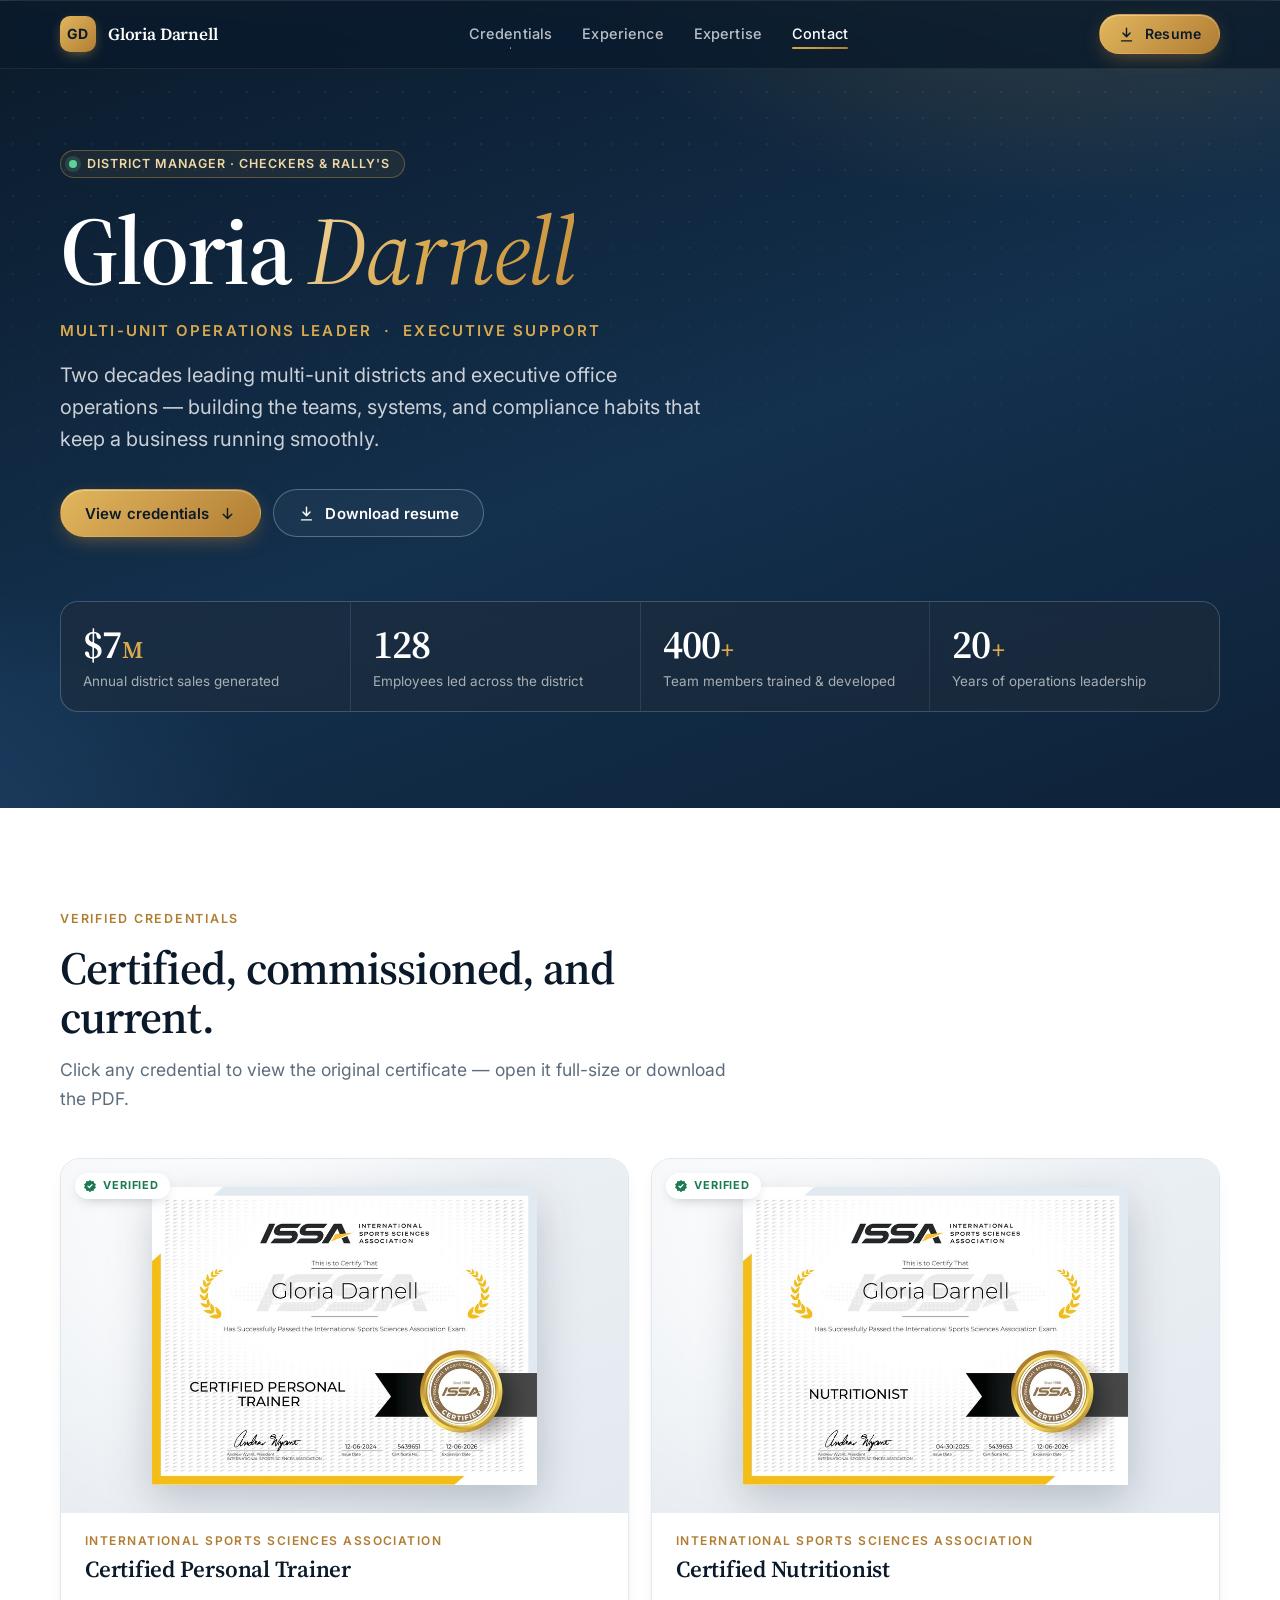
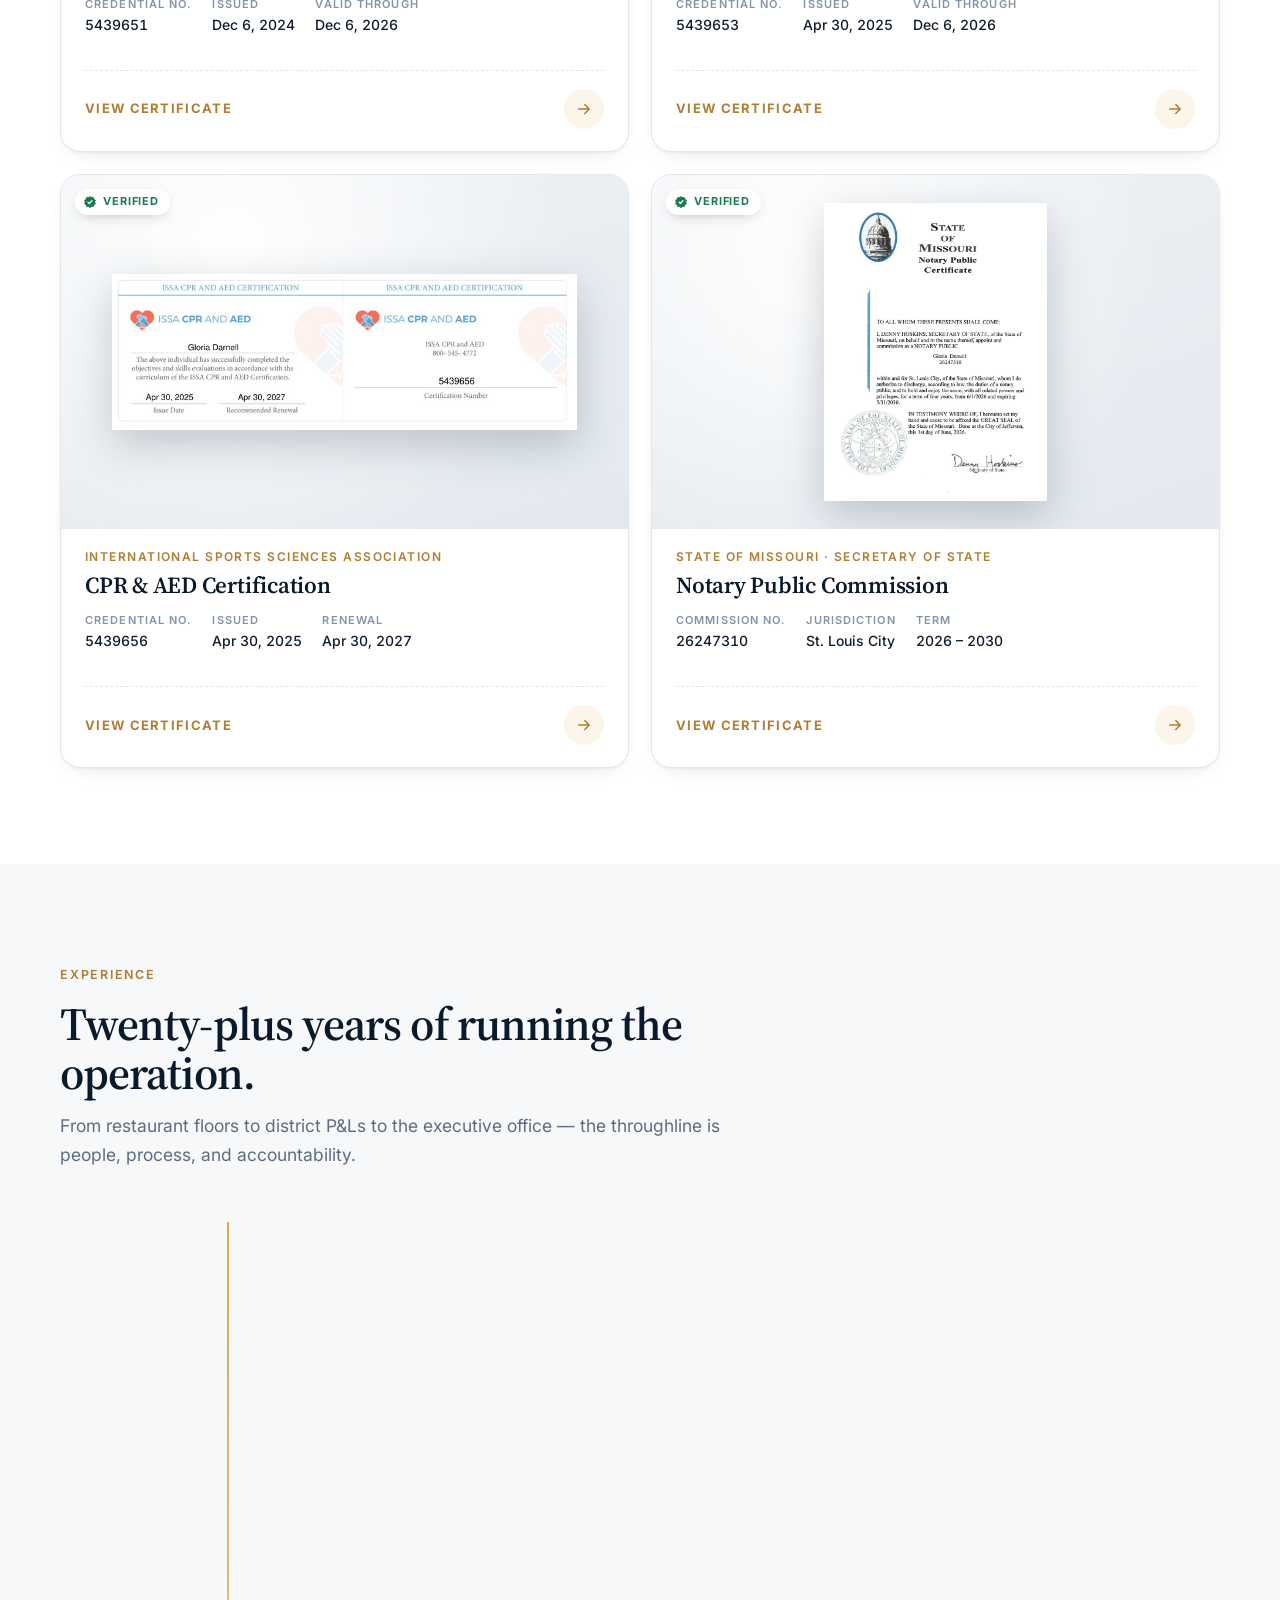
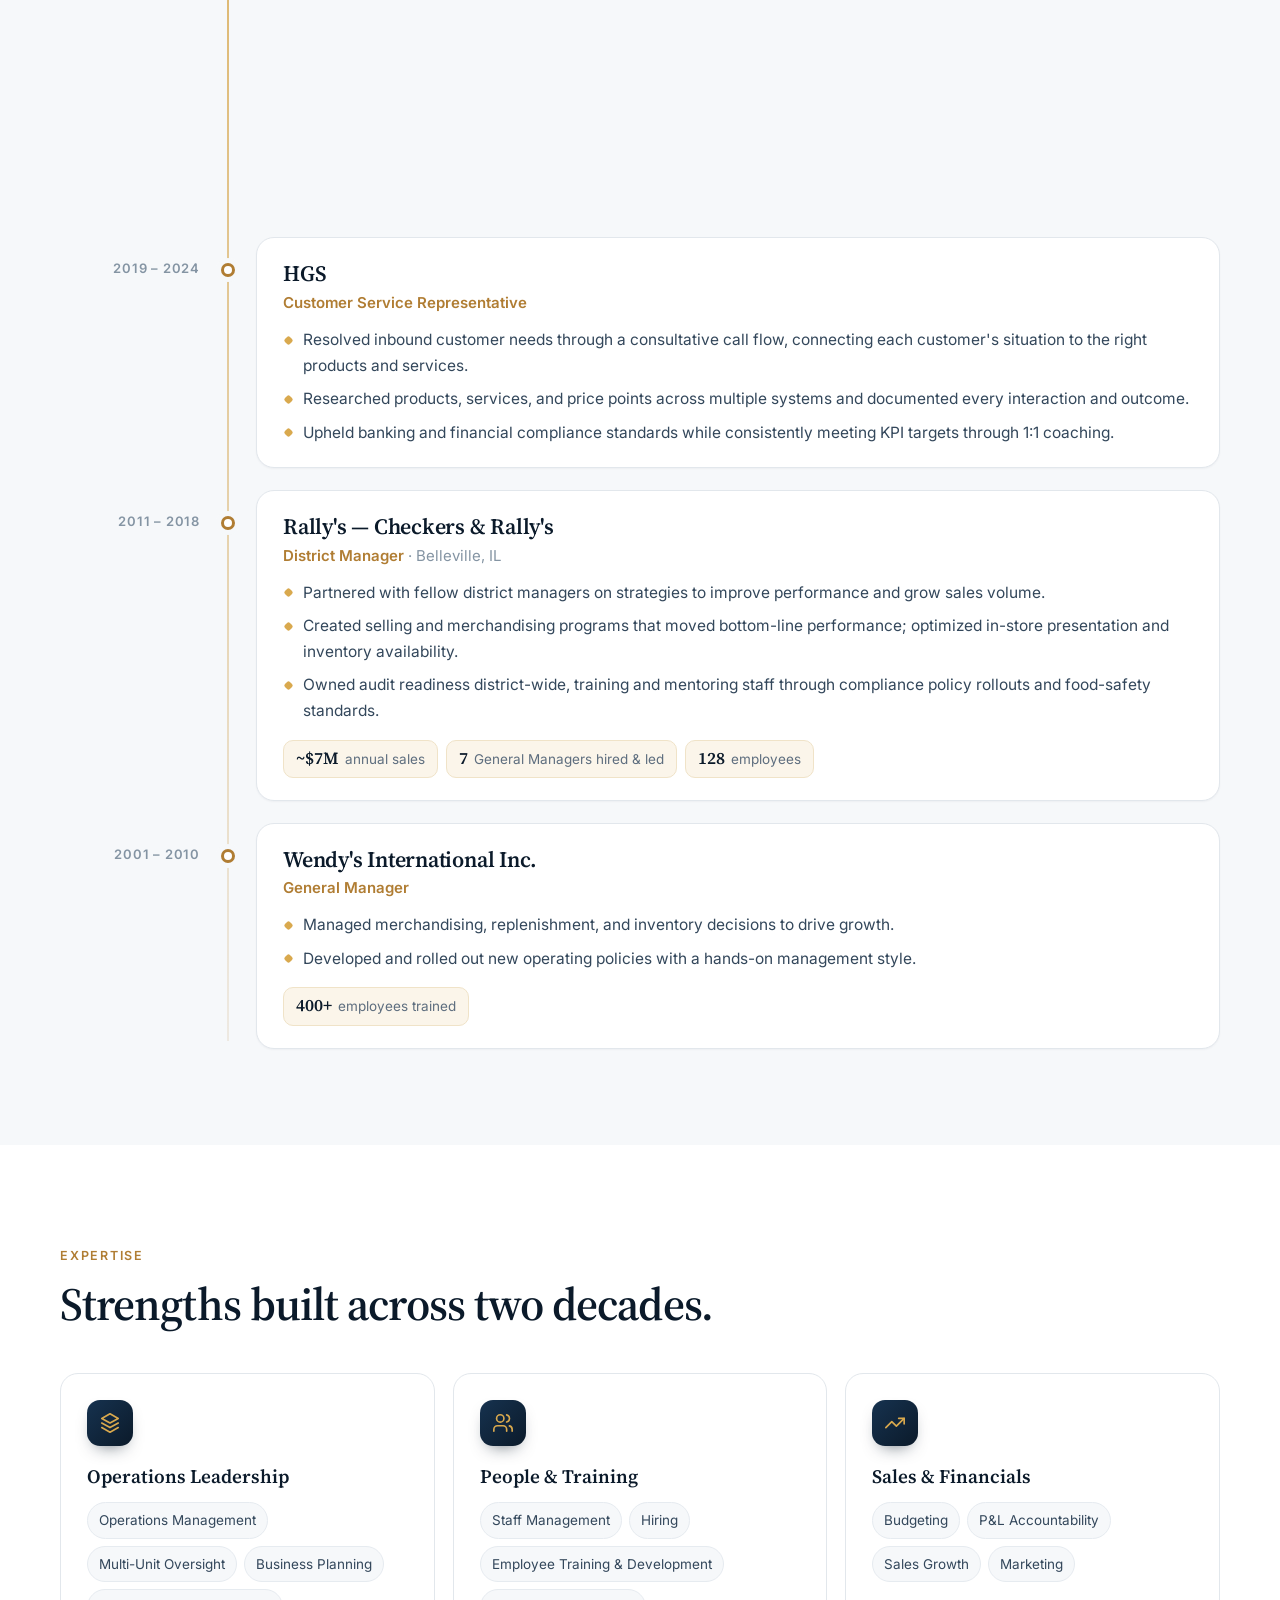
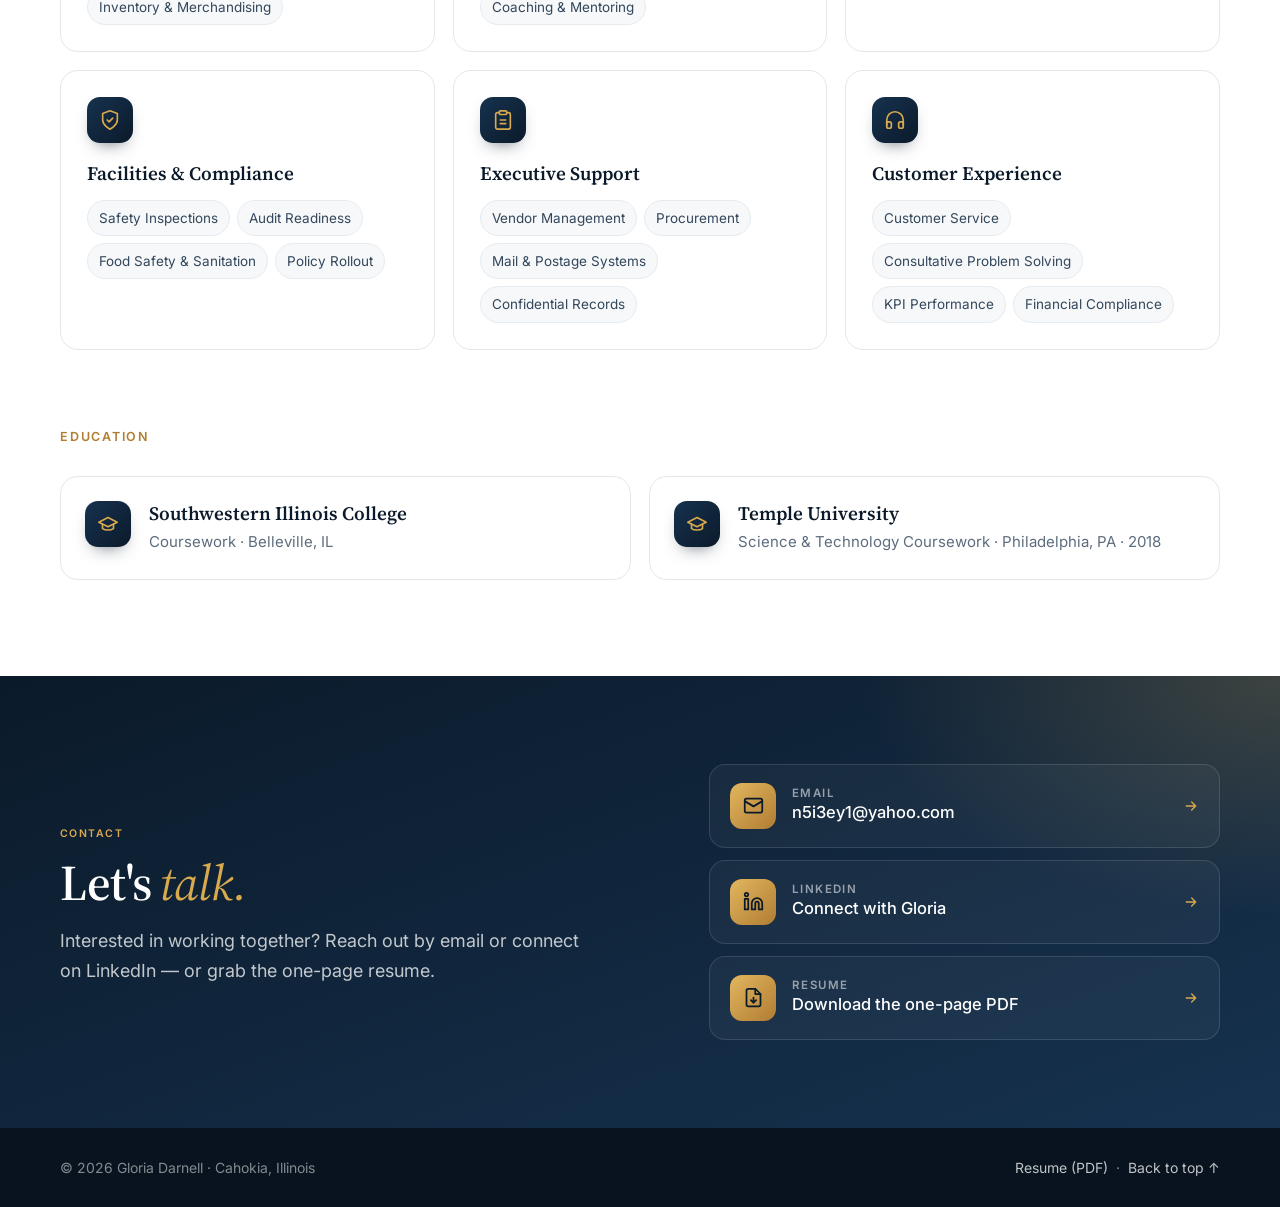
==== index.html @ bfe1a25a "Launch portfolio and one-page resume Portfolio site with verified credential cards and a lightbox vi" ====
<!doctype html>
<html lang="en">
<head>
<meta charset="utf-8">
<meta name="viewport" content="width=device-width, initial-scale=1">
<title>Gloria Darnell — Operations Leader &amp; Executive Support</title>
<meta name="description" content="Gloria Darnell — multi-unit operations leader and executive support professional. 20+ years leading districts, teams, and office operations. ISSA-certified and a commissioned Missouri Notary Public.">
<meta name="theme-color" content="#0B1A2A">
<link rel="canonical" href="https://gloria11234.github.io/">

<meta property="og:type" content="profile">
<meta property="og:title" content="Gloria Darnell — Operations Leader &amp; Executive Support">
<meta property="og:description" content="20+ years leading multi-unit districts and executive office operations. View verified credentials and download the resume.">
<meta property="og:url" content="https://gloria11234.github.io/">
<meta property="og:image" content="https://gloria11234.github.io/assets/og-card.png">
<meta property="og:image:width" content="1200">
<meta property="og:image:height" content="630">
<meta name="twitter:card" content="summary_large_image">

<link rel="icon" href="data:image/svg+xml,%3Csvg xmlns='http://www.w3.org/2000/svg' viewBox='0 0 64 64'%3E%3Cdefs%3E%3ClinearGradient id='g' x1='0' y1='0' x2='1' y2='1'%3E%3Cstop offset='0' stop-color='%23E2B65E'/%3E%3Cstop offset='1' stop-color='%23B07D33'/%3E%3C/linearGradient%3E%3C/defs%3E%3Crect width='64' height='64' rx='16' fill='url(%23g)'/%3E%3Ctext x='32' y='42' text-anchor='middle' font-family='Arial,sans-serif' font-weight='700' font-size='26' fill='%230B1A2A'%3EGD%3C/text%3E%3C/svg%3E">

<link rel="preconnect" href="https://fonts.googleapis.com">
<link rel="preconnect" href="https://fonts.gstatic.com" crossorigin>
<link href="https://fonts.googleapis.com/css2?family=Inter:wght@400;500;600;700&family=Source+Serif+4:ital,opsz,wght@0,8..60,400;0,8..60,600;1,8..60,400&display=swap" rel="stylesheet">
<link rel="stylesheet" href="assets/css/tokens.css">
<link rel="stylesheet" href="assets/css/site.css">
</head>
<body>

<!-- ======================= NAV ======================= -->
<header class="nav">
  <div class="wrap nav-inner">
    <a class="brand" href="#top" aria-label="Gloria Darnell — back to top">
      <span class="brand-mark">GD</span>
      <span class="brand-name">Gloria Darnell</span>
    </a>
    <nav class="nav-links" aria-label="Sections">
      <a href="#credentials">Credentials</a>
      <a href="#experience">Experience</a>
      <a href="#skills">Expertise</a>
      <a href="#contact">Contact</a>
    </nav>
    <a class="btn btn--gold btn--sm" href="assets/Gloria-Darnell-Resume.pdf" download>
      <svg viewBox="0 0 24 24"><path d="M12 3v12M7 10l5 5 5-5M5 21h14"/></svg>
      Resume
    </a>
  </div>
</header>

<main id="top">

<!-- ======================= HERO ======================= -->
<section class="hero">
  <div class="wrap">
    <span class="hero-kicker reveal"><span class="dot" aria-hidden="true"></span>District Manager &middot; Checkers &amp; Rally's</span>
    <h1 class="reveal">Gloria <em>Darnell</em></h1>
    <p class="hero-role reveal">Multi-Unit Operations Leader &nbsp;&middot;&nbsp; Executive Support</p>
    <p class="hero-lead reveal">
      Two decades leading multi-unit districts and executive office operations &mdash; building the teams,
      systems, and compliance habits that keep a business running smoothly.
    </p>
    <div class="hero-cta reveal">
      <a class="btn btn--gold" href="#credentials">
        View credentials
        <svg class="arrow arrow--down" viewBox="0 0 24 24"><path d="M12 5v14M6 13l6 6 6-6"/></svg>
      </a>
      <a class="btn btn--ghost-light" href="assets/Gloria-Darnell-Resume.pdf" download>
        <svg viewBox="0 0 24 24"><path d="M12 3v12M7 10l5 5 5-5M5 21h14"/></svg>
        Download resume
      </a>
    </div>

    <div class="stats reveal" role="list">
      <div class="stat" role="listitem"><b>$<span data-count="7">7</span><small>M</small></b><span>Annual district sales generated</span></div>
      <div class="stat" role="listitem"><b><span data-count="128">128</span></b><span>Employees led across the district</span></div>
      <div class="stat" role="listitem"><b><span data-count="400">400</span><small>+</small></b><span>Team members trained &amp; developed</span></div>
      <div class="stat" role="listitem"><b><span data-count="20">20</span><small>+</small></b><span>Years of operations leadership</span></div>
    </div>
  </div>
</section>

<!-- ======================= CREDENTIALS ======================= -->
<section class="section" id="credentials">
  <div class="wrap">
    <div class="sec-head reveal">
      <span class="eyebrow">Verified credentials</span>
      <h2>Certified, commissioned, and current.</h2>
      <p>Click any credential to view the original certificate &mdash; open it full-size or download the PDF.</p>
    </div>

    <div class="cert-grid">

      <a class="cert-card reveal" href="certificates/issa-certified-personal-trainer.html" data-lightbox
         data-full="assets/certificates/issa-certified-personal-trainer.jpg"
         data-pdf="assets/certificates/issa-certified-personal-trainer.pdf"
         data-title="ISSA Certified Personal Trainer"
         data-meta="International Sports Sciences Association · No. 5439651 · Issued Dec 6, 2024">
        <div class="cert-media">
          <span class="verified"><svg viewBox="0 0 24 24"><path fill="#1C7A52" d="M12 1.5 14.6 4l3.5-.4 1 3.4 3.1 1.8-1.5 3.2 1.5 3.2-3.1 1.8-1 3.4-3.5-.4L12 22.5 9.4 20l-3.5.4-1-3.4-3.1-1.8L3.3 12 1.8 8.8l3.1-1.8 1-3.4L9.4 4 12 1.5Z"/><path d="m8.5 12.2 2.4 2.4 4.6-4.9" stroke="#fff" stroke-width="2.2" fill="none" stroke-linecap="round" stroke-linejoin="round"/></svg>Verified</span>
          <img src="assets/certificates/issa-certified-personal-trainer-thumb.jpg" alt="ISSA Certified Personal Trainer certificate for Gloria Darnell" loading="lazy" width="760" height="587">
          <div class="veil"><span><svg viewBox="0 0 24 24"><circle cx="11" cy="11" r="7"/><path d="m21 21-4.3-4.3M11 8v6M8 11h6"/></svg>View certificate</span></div>
        </div>
        <div class="cert-body">
          <span class="cert-issuer">International Sports Sciences Association</span>
          <h3>Certified Personal Trainer</h3>
          <dl class="cert-meta">
            <div><dt>Credential no.</dt><dd>5439651</dd></div>
            <div><dt>Issued</dt><dd>Dec 6, 2024</dd></div>
            <div><dt>Valid through</dt><dd>Dec 6, 2026</dd></div>
          </dl>
          <div class="cert-cta">
            <span class="cert-cta-label">View certificate</span>
            <span class="cert-cta-icon"><svg viewBox="0 0 24 24"><path d="M5 12h14M13 6l6 6-6 6"/></svg></span>
          </div>
        </div>
      </a>

      <a class="cert-card reveal" href="certificates/issa-nutritionist.html" data-lightbox
         data-full="assets/certificates/issa-nutritionist.jpg"
         data-pdf="assets/certificates/issa-nutritionist.pdf"
         data-title="ISSA Certified Nutritionist"
         data-meta="International Sports Sciences Association · No. 5439653 · Issued Apr 30, 2025">
        <div class="cert-media">
          <span class="verified"><svg viewBox="0 0 24 24"><path fill="#1C7A52" d="M12 1.5 14.6 4l3.5-.4 1 3.4 3.1 1.8-1.5 3.2 1.5 3.2-3.1 1.8-1 3.4-3.5-.4L12 22.5 9.4 20l-3.5.4-1-3.4-3.1-1.8L3.3 12 1.8 8.8l3.1-1.8 1-3.4L9.4 4 12 1.5Z"/><path d="m8.5 12.2 2.4 2.4 4.6-4.9" stroke="#fff" stroke-width="2.2" fill="none" stroke-linecap="round" stroke-linejoin="round"/></svg>Verified</span>
          <img src="assets/certificates/issa-nutritionist-thumb.jpg" alt="ISSA Certified Nutritionist certificate for Gloria Darnell" loading="lazy" width="760" height="587">
          <div class="veil"><span><svg viewBox="0 0 24 24"><circle cx="11" cy="11" r="7"/><path d="m21 21-4.3-4.3M11 8v6M8 11h6"/></svg>View certificate</span></div>
        </div>
        <div class="cert-body">
          <span class="cert-issuer">International Sports Sciences Association</span>
          <h3>Certified Nutritionist</h3>
          <dl class="cert-meta">
            <div><dt>Credential no.</dt><dd>5439653</dd></div>
            <div><dt>Issued</dt><dd>Apr 30, 2025</dd></div>
            <div><dt>Valid through</dt><dd>Dec 6, 2026</dd></div>
          </dl>
          <div class="cert-cta">
            <span class="cert-cta-label">View certificate</span>
            <span class="cert-cta-icon"><svg viewBox="0 0 24 24"><path d="M5 12h14M13 6l6 6-6 6"/></svg></span>
          </div>
        </div>
      </a>

      <a class="cert-card reveal" href="certificates/issa-cpr-aed.html" data-lightbox
         data-full="assets/certificates/issa-cpr-aed.jpg"
         data-pdf="assets/certificates/issa-cpr-aed.pdf"
         data-title="ISSA CPR &amp; AED Certification"
         data-meta="International Sports Sciences Association · No. 5439656 · Issued Apr 30, 2025">
        <div class="cert-media">
          <span class="verified"><svg viewBox="0 0 24 24"><path fill="#1C7A52" d="M12 1.5 14.6 4l3.5-.4 1 3.4 3.1 1.8-1.5 3.2 1.5 3.2-3.1 1.8-1 3.4-3.5-.4L12 22.5 9.4 20l-3.5.4-1-3.4-3.1-1.8L3.3 12 1.8 8.8l3.1-1.8 1-3.4L9.4 4 12 1.5Z"/><path d="m8.5 12.2 2.4 2.4 4.6-4.9" stroke="#fff" stroke-width="2.2" fill="none" stroke-linecap="round" stroke-linejoin="round"/></svg>Verified</span>
          <img src="assets/certificates/issa-cpr-aed-thumb.jpg" alt="ISSA CPR and AED certification card for Gloria Darnell" loading="lazy" width="760" height="256">
          <div class="veil"><span><svg viewBox="0 0 24 24"><circle cx="11" cy="11" r="7"/><path d="m21 21-4.3-4.3M11 8v6M8 11h6"/></svg>View certificate</span></div>
        </div>
        <div class="cert-body">
          <span class="cert-issuer">International Sports Sciences Association</span>
          <h3>CPR &amp; AED Certification</h3>
          <dl class="cert-meta">
            <div><dt>Credential no.</dt><dd>5439656</dd></div>
            <div><dt>Issued</dt><dd>Apr 30, 2025</dd></div>
            <div><dt>Renewal</dt><dd>Apr 30, 2027</dd></div>
          </dl>
          <div class="cert-cta">
            <span class="cert-cta-label">View certificate</span>
            <span class="cert-cta-icon"><svg viewBox="0 0 24 24"><path d="M5 12h14M13 6l6 6-6 6"/></svg></span>
          </div>
        </div>
      </a>

      <a class="cert-card reveal" href="certificates/missouri-notary-public.html" data-lightbox
         data-full="assets/certificates/missouri-notary-public.jpg"
         data-pdf="assets/certificates/missouri-notary-public.pdf"
         data-title="Missouri Notary Public Commission"
         data-meta="State of Missouri · Commission 26247310 · St. Louis City · Jun 1, 2026 – May 31, 2030">
        <div class="cert-media">
          <span class="verified"><svg viewBox="0 0 24 24"><path fill="#1C7A52" d="M12 1.5 14.6 4l3.5-.4 1 3.4 3.1 1.8-1.5 3.2 1.5 3.2-3.1 1.8-1 3.4-3.5-.4L12 22.5 9.4 20l-3.5.4-1-3.4-3.1-1.8L3.3 12 1.8 8.8l3.1-1.8 1-3.4L9.4 4 12 1.5Z"/><path d="m8.5 12.2 2.4 2.4 4.6-4.9" stroke="#fff" stroke-width="2.2" fill="none" stroke-linecap="round" stroke-linejoin="round"/></svg>Verified</span>
          <img src="assets/certificates/missouri-notary-public-thumb.jpg" alt="State of Missouri Notary Public commission certificate for Gloria Darnell" loading="lazy" width="760" height="1017">
          <div class="veil"><span><svg viewBox="0 0 24 24"><circle cx="11" cy="11" r="7"/><path d="m21 21-4.3-4.3M11 8v6M8 11h6"/></svg>View certificate</span></div>
        </div>
        <div class="cert-body">
          <span class="cert-issuer">State of Missouri &middot; Secretary of State</span>
          <h3>Notary Public Commission</h3>
          <dl class="cert-meta">
            <div><dt>Commission no.</dt><dd>26247310</dd></div>
            <div><dt>Jurisdiction</dt><dd>St. Louis City</dd></div>
            <div><dt>Term</dt><dd>2026 &ndash; 2030</dd></div>
          </dl>
          <div class="cert-cta">
            <span class="cert-cta-label">View certificate</span>
            <span class="cert-cta-icon"><svg viewBox="0 0 24 24"><path d="M5 12h14M13 6l6 6-6 6"/></svg></span>
          </div>
        </div>
      </a>

    </div>
  </div>
</section>

<!-- ======================= EXPERIENCE ======================= -->
<section class="section section--soft" id="experience">
  <div class="wrap">
    <div class="sec-head reveal">
      <span class="eyebrow">Experience</span>
      <h2>Twenty-plus years of running the operation.</h2>
      <p>From restaurant floors to district P&amp;Ls to the executive office &mdash; the throughline is people, process, and accountability.</p>
    </div>

    <div class="timeline">

      <article class="role role--current reveal">
        <div class="role-when">2026 &ndash; Present<br><span class="now">Current</span></div>
        <div class="role-card">
          <h3>Checkers &amp; Rally's Drive-In Restaurants</h3>
          <p class="role-title">District Manager <span>&middot; Belleville, IL</span></p>
          <ul>
            <li>Direct multi-unit operations across the district &mdash; sales performance, staffing levels, inventory control, and brand standards.</li>
            <li>Coach General Managers on P&amp;L accountability, labor targets, and guest-experience metrics.</li>
            <li>Lead food-safety, sanitation, and operational audits so every location stays inspection-ready.</li>
          </ul>
        </div>
      </article>

      <article class="role reveal">
        <div class="role-when">2025 &ndash; 2026</div>
        <div class="role-card">
          <h3>Behavioral Health Response</h3>
          <p class="role-title">Executive Assistant &amp; Office Manager <span>&middot; St. Louis, MO</span></p>
          <ul>
            <li>Ran daily operations for a multi-suite facility: safety walkthroughs, quarterly and monthly building inspections, and compliance documentation.</li>
            <li>Performed monthly fire-extinguisher inspections across multiple building locations and coordinated service with Cintas.</li>
            <li>Owned procurement through approved vendors (Amazon, Staples, Office Essential) and managed postage and mailing systems via Quadient/Bowman's Solutions.</li>
            <li>Acted as primary liaison to building management and service vendors &mdash; copiers, shredding, janitorial, and repairs.</li>
            <li>Routed <b>confidential HR and finance documents</b> for executive leadership, including invoices, employment records, unemployment claims, and tax correspondence.</li>
          </ul>
        </div>
      </article>

      <article class="role reveal">
        <div class="role-when">2019 &ndash; 2024</div>
        <div class="role-card">
          <h3>HGS</h3>
          <p class="role-title">Customer Service Representative</p>
          <ul>
            <li>Resolved inbound customer needs through a consultative call flow, connecting each customer's situation to the right products and services.</li>
            <li>Researched products, services, and price points across multiple systems and documented every interaction and outcome.</li>
            <li>Upheld banking and financial compliance standards while consistently meeting KPI targets through 1:1 coaching.</li>
          </ul>
        </div>
      </article>

      <article class="role reveal">
        <div class="role-when">2011 &ndash; 2018</div>
        <div class="role-card">
          <h3>Rally's &mdash; Checkers &amp; Rally's</h3>
          <p class="role-title">District Manager <span>&middot; Belleville, IL</span></p>
          <ul>
            <li>Partnered with fellow district managers on strategies to improve performance and grow sales volume.</li>
            <li>Created selling and merchandising programs that moved bottom-line performance; optimized in-store presentation and inventory availability.</li>
            <li>Owned audit readiness district-wide, training and mentoring staff through compliance policy rollouts and food-safety standards.</li>
          </ul>
          <div class="highlight-row">
            <span class="highlight"><b>~$7M</b> annual sales</span>
            <span class="highlight"><b>7</b> General Managers hired &amp; led</span>
            <span class="highlight"><b>128</b> employees</span>
          </div>
        </div>
      </article>

      <article class="role reveal">
        <div class="role-when">2001 &ndash; 2010</div>
        <div class="role-card">
          <h3>Wendy's International Inc.</h3>
          <p class="role-title">General Manager</p>
          <ul>
            <li>Managed merchandising, replenishment, and inventory decisions to drive growth.</li>
            <li>Developed and rolled out new operating policies with a hands-on management style.</li>
          </ul>
          <div class="highlight-row">
            <span class="highlight"><b>400+</b> employees trained</span>
          </div>
        </div>
      </article>

    </div>
  </div>
</section>

<!-- ======================= EXPERTISE ======================= -->
<section class="section" id="skills">
  <div class="wrap">
    <div class="sec-head reveal">
      <span class="eyebrow">Expertise</span>
      <h2>Strengths built across two decades.</h2>
    </div>

    <div class="skill-grid">
      <div class="skill-card reveal">
        <span class="skill-icon"><svg viewBox="0 0 24 24"><path d="m12 2 9 5-9 5-9-5 9-5Z"/><path d="m3 12 9 5 9-5M3 17l9 5 9-5"/></svg></span>
        <h3>Operations Leadership</h3>
        <div class="chips"><span>Operations Management</span><span>Multi-Unit Oversight</span><span>Business Planning</span><span>Inventory &amp; Merchandising</span></div>
      </div>
      <div class="skill-card reveal">
        <span class="skill-icon"><svg viewBox="0 0 24 24"><path d="M16 21v-2a4 4 0 0 0-4-4H6a4 4 0 0 0-4 4v2"/><circle cx="9" cy="7" r="4"/><path d="M22 21v-2a4 4 0 0 0-3-3.9M16 3.1a4 4 0 0 1 0 7.8"/></svg></span>
        <h3>People &amp; Training</h3>
        <div class="chips"><span>Staff Management</span><span>Hiring</span><span>Employee Training &amp; Development</span><span>Coaching &amp; Mentoring</span></div>
      </div>
      <div class="skill-card reveal">
        <span class="skill-icon"><svg viewBox="0 0 24 24"><path d="m22 7-8.5 8.5-5-5L2 17"/><path d="M16 7h6v6"/></svg></span>
        <h3>Sales &amp; Financials</h3>
        <div class="chips"><span>Budgeting</span><span>P&amp;L Accountability</span><span>Sales Growth</span><span>Marketing</span></div>
      </div>
      <div class="skill-card reveal">
        <span class="skill-icon"><svg viewBox="0 0 24 24"><path d="M12 22s8-4 8-10V5l-8-3-8 3v7c0 6 8 10 8 10Z"/><path d="m9 12 2 2 4-4"/></svg></span>
        <h3>Facilities &amp; Compliance</h3>
        <div class="chips"><span>Safety Inspections</span><span>Audit Readiness</span><span>Food Safety &amp; Sanitation</span><span>Policy Rollout</span></div>
      </div>
      <div class="skill-card reveal">
        <span class="skill-icon"><svg viewBox="0 0 24 24"><rect x="8" y="2" width="8" height="4" rx="1"/><path d="M16 4h2a2 2 0 0 1 2 2v14a2 2 0 0 1-2 2H6a2 2 0 0 1-2-2V6a2 2 0 0 1 2-2h2"/><path d="M9 12h6M9 16h6"/></svg></span>
        <h3>Executive Support</h3>
        <div class="chips"><span>Vendor Management</span><span>Procurement</span><span>Mail &amp; Postage Systems</span><span>Confidential Records</span></div>
      </div>
      <div class="skill-card reveal">
        <span class="skill-icon"><svg viewBox="0 0 24 24"><path d="M3 18v-6a9 9 0 0 1 18 0v6"/><path d="M21 19a2 2 0 0 1-2 2h-1a2 2 0 0 1-2-2v-3a2 2 0 0 1 2-2h3ZM3 19a2 2 0 0 0 2 2h1a2 2 0 0 0 2-2v-3a2 2 0 0 0-2-2H3Z"/></svg></span>
        <h3>Customer Experience</h3>
        <div class="chips"><span>Customer Service</span><span>Consultative Problem Solving</span><span>KPI Performance</span><span>Financial Compliance</span></div>
      </div>
    </div>

    <div class="sec-head reveal" style="margin-top:72px;margin-bottom:28px">
      <span class="eyebrow">Education</span>
    </div>
    <div class="edu-grid">
      <div class="edu-card reveal">
        <span class="skill-icon"><svg viewBox="0 0 24 24"><path d="M22 10 12 5 2 10l10 5 10-5Z"/><path d="M6 12v5c3 2 9 2 12 0v-5"/></svg></span>
        <div><h3>Southwestern Illinois College</h3><p>Coursework &middot; Belleville, IL</p></div>
      </div>
      <div class="edu-card reveal">
        <span class="skill-icon"><svg viewBox="0 0 24 24"><path d="M22 10 12 5 2 10l10 5 10-5Z"/><path d="M6 12v5c3 2 9 2 12 0v-5"/></svg></span>
        <div><h3>Temple University</h3><p>Science &amp; Technology Coursework &middot; Philadelphia, PA &middot; 2018</p></div>
      </div>
    </div>
  </div>
</section>

<!-- ======================= CONTACT ======================= -->
<section class="contact" id="contact">
  <div class="wrap contact-inner">
    <div class="reveal">
      <span class="eyebrow" style="color:var(--accent-lt)">Contact</span>
      <h2 style="margin-top:12px">Let's <em>talk.</em></h2>
      <p>Interested in working together? Reach out by email or connect on LinkedIn &mdash; or grab the one-page resume.</p>
    </div>
    <div class="contact-links reveal">
      <a class="contact-tile" href="mailto:n5i3ey1@yahoo.com">
        <span class="ic"><svg viewBox="0 0 24 24"><rect x="2" y="4" width="20" height="16" rx="2"/><path d="m2 7 10 6 10-6"/></svg></span>
        <span class="tx"><small>Email</small><span>n5i3ey1@yahoo.com</span></span>
        <svg class="arrow" viewBox="0 0 24 24"><path d="M5 12h14M13 6l6 6-6 6"/></svg>
      </a>
      <a class="contact-tile" href="https://www.linkedin.com/in/gloria-darnell-308390412/" target="_blank" rel="noopener">
        <span class="ic"><svg viewBox="0 0 24 24"><path d="M16 8a6 6 0 0 1 6 6v7h-4v-7a2 2 0 0 0-4 0v7h-4v-7a6 6 0 0 1 6-6Z"/><rect x="2" y="9" width="4" height="12"/><circle cx="4" cy="4" r="2"/></svg></span>
        <span class="tx"><small>LinkedIn</small><span>Connect with Gloria</span></span>
        <svg class="arrow" viewBox="0 0 24 24"><path d="M5 12h14M13 6l6 6-6 6"/></svg>
      </a>
      <a class="contact-tile" href="assets/Gloria-Darnell-Resume.pdf" download>
        <span class="ic"><svg viewBox="0 0 24 24"><path d="M14 2H6a2 2 0 0 0-2 2v16a2 2 0 0 0 2 2h12a2 2 0 0 0 2-2V8Z"/><path d="M14 2v6h6M12 18v-6M9 15l3 3 3-3"/></svg></span>
        <span class="tx"><small>Resume</small><span>Download the one-page PDF</span></span>
        <svg class="arrow" viewBox="0 0 24 24"><path d="M5 12h14M13 6l6 6-6 6"/></svg>
      </a>
    </div>
  </div>
</section>

</main>

<footer class="footer">
  <div class="wrap">
    <span>&copy; 2026 Gloria Darnell &middot; Cahokia, Illinois</span>
    <span><a href="assets/Gloria-Darnell-Resume.pdf" download>Resume (PDF)</a> &nbsp;&middot;&nbsp; <a href="#top">Back to top &uarr;</a></span>
  </div>
</footer>

<!-- ======================= LIGHTBOX ======================= -->
<div class="lightbox" id="lightbox" role="dialog" aria-modal="true" aria-labelledby="lb-title" aria-hidden="true">
  <div class="lb-panel">
    <div class="lb-head">
      <div>
        <h3 id="lb-title" data-lb-title>Certificate</h3>
        <p data-lb-meta></p>
      </div>
      <button class="lb-close" type="button" aria-label="Close certificate">
        <svg viewBox="0 0 24 24"><path d="M6 6l12 12M18 6 6 18"/></svg>
      </button>
    </div>
    <div class="lb-stage"><img data-lb-img src="data:," alt=""></div>
    <div class="lb-foot">
      <a class="btn btn--ghost btn--sm" data-lb-pdf href="#" download>
        <svg viewBox="0 0 24 24"><path d="M12 3v12M7 10l5 5 5-5M5 21h14"/></svg>
        Download PDF
      </a>
      <a class="btn btn--navy btn--sm" data-lb-page href="#">
        Open certificate page
        <svg class="arrow" viewBox="0 0 24 24"><path d="M7 17 17 7M8 7h9v9"/></svg>
      </a>
    </div>
  </div>
</div>

<script src="assets/js/site.js"></script>
</body>
</html>
---- assets/css/tokens.css ----
/* ==========================================================================
   Gloria Darnell — shared design tokens
   ========================================================================== */
:root {
  --ink:        #0F1D2D;
  --navy:       #16324F;
  --navy-deep:  #0B1A2A;
  --accent:     #B07D33;
  --accent-lt:  #D9A94E;
  --accent-wash:#FBF5EA;
  --muted:      #5D6D7E;
  --muted-lt:   #8494A3;
  --rule:       #E2E7EC;
  --bg:         #FFFFFF;
  --bg-soft:    #F6F8FA;

  --sans:  "Inter", -apple-system, BlinkMacSystemFont, "Segoe UI", Roboto, Helvetica, Arial, sans-serif;
  --serif: "Source Serif 4", Georgia, "Times New Roman", serif;
}

*, *::before, *::after { box-sizing: border-box; }

/* Small-caps section label used on both the resume and the site */
.eyebrow {
  font: 600 10.5px/1 var(--sans);
  letter-spacing: 0.14em;
  text-transform: uppercase;
  color: var(--accent);
}
---- assets/css/site.css ----
/* ==========================================================================
   Gloria Darnell — portfolio site
   ========================================================================== */
html { scroll-behavior: smooth; scroll-padding-top: 84px; }
@media (prefers-reduced-motion: reduce) { html { scroll-behavior: auto; } }

body {
  margin: 0;
  background: var(--bg);
  color: var(--ink);
  font: 400 16px/1.65 var(--sans);
  -webkit-font-smoothing: antialiased;
  text-rendering: optimizeLegibility;
}
img { display: block; max-width: 100%; height: auto; }
h1, h2, h3, h4 { margin: 0; }
p { margin: 0; }

.wrap { width: min(1160px, 100% - 32px); margin-inline: auto; }
@media (min-width: 720px) { .wrap { width: min(1160px, 100% - 64px); } }

::selection { background: rgba(217,169,78,.35); }

:focus-visible {
  outline: 2px solid var(--accent-lt);
  outline-offset: 3px;
  border-radius: 6px;
}

/* ==========================================================================
   LINK & BUTTON SYSTEM — nothing on this site is a plain blue link
   ========================================================================== */

/* Inline text link: gold underline sweeps in from the left */
.link {
  color: var(--navy);
  font-weight: 600;
  text-decoration: none;
  background-image: linear-gradient(90deg, var(--accent-lt), var(--accent));
  background-size: 0% 2px;
  background-position: 0 100%;
  background-repeat: no-repeat;
  padding-bottom: 2px;
  box-shadow: inset 0 -1px 0 rgba(176,125,51,.28);
  transition: background-size .35s cubic-bezier(.2,.7,.2,1), color .2s ease;
}
.link:hover { background-size: 100% 2px; color: var(--navy-deep); }

/* Arrow glyph that slides on hover of its parent */
.arrow {
  width: 16px; height: 16px; flex: none;
  stroke: currentColor; stroke-width: 2; fill: none;
  stroke-linecap: round; stroke-linejoin: round;
  transition: transform .3s cubic-bezier(.2,.7,.2,1);
}
a:hover > .arrow, button:hover > .arrow, a:hover .arrow--slide { transform: translateX(4px); }
a:hover > .arrow--down { transform: translateY(3px); }

/* Buttons */
.btn {
  position: relative;
  display: inline-flex;
  align-items: center;
  justify-content: center;
  gap: 10px;
  min-height: 48px;
  padding: 0 24px;
  border: 1px solid transparent;
  border-radius: 999px;
  font: 600 15px/1 var(--sans);
  letter-spacing: .01em;
  text-decoration: none;
  white-space: nowrap;
  cursor: pointer;
  overflow: hidden;
  isolation: isolate;
  transition: transform .25s cubic-bezier(.2,.7,.2,1), box-shadow .25s ease,
              background-color .25s ease, border-color .25s ease, color .25s ease;
}
.btn:active { transform: translateY(1px) scale(.99); }
.btn svg { width: 17px; height: 17px; flex: none; stroke: currentColor; stroke-width: 2; fill: none; stroke-linecap: round; stroke-linejoin: round; }

/* Sheen that sweeps across filled buttons on hover */
.btn--gold::after, .btn--navy::after {
  content: "";
  position: absolute;
  inset: 0;
  z-index: -1;
  background: linear-gradient(115deg, transparent 30%, rgba(255,255,255,.38) 50%, transparent 70%);
  transform: translateX(-120%);
  transition: transform .7s cubic-bezier(.2,.7,.2,1);
}
.btn--gold:hover::after, .btn--navy:hover::after { transform: translateX(120%); }

.btn--gold {
  background: linear-gradient(135deg, #E2B65E 0%, var(--accent) 100%);
  color: var(--navy-deep);
  box-shadow: 0 6px 20px -6px rgba(176,125,51,.65), inset 0 1px 0 rgba(255,255,255,.35);
}
.btn--gold:hover { transform: translateY(-2px); box-shadow: 0 12px 30px -8px rgba(176,125,51,.75), inset 0 1px 0 rgba(255,255,255,.35); }

.btn--navy {
  background: var(--navy);
  color: #fff;
  box-shadow: 0 6px 18px -8px rgba(15,29,45,.6);
}
.btn--navy:hover { background: var(--navy-deep); transform: translateY(-2px); box-shadow: 0 12px 28px -10px rgba(15,29,45,.7); }

.btn--ghost {
  border-color: #CFD8E1;
  background: #fff;
  color: var(--navy);
}
.btn--ghost:hover { border-color: var(--accent); color: var(--navy-deep); transform: translateY(-2px); box-shadow: 0 10px 24px -12px rgba(176,125,51,.5); }

.btn--ghost-light {
  border-color: rgba(255,255,255,.28);
  background: rgba(255,255,255,.04);
  color: #fff;
  backdrop-filter: blur(6px);
}
.btn--ghost-light:hover { border-color: var(--accent-lt); background: rgba(217,169,78,.12); transform: translateY(-2px); }

.btn--sm { min-height: 40px; padding: 0 18px; font-size: 14px; }

/* ==========================================================================
   NAV
   ========================================================================== */
.nav {
  position: sticky;
  top: 0;
  z-index: 50;
  background: rgba(11,26,42,.82);
  backdrop-filter: saturate(160%) blur(14px);
  -webkit-backdrop-filter: saturate(160%) blur(14px);
  border-bottom: 1px solid rgba(255,255,255,.07);
}
.nav-inner {
  display: flex;
  align-items: center;
  justify-content: space-between;
  gap: 16px;
  height: 68px;
}
.brand {
  display: inline-flex;
  align-items: center;
  gap: 12px;
  color: #fff;
  text-decoration: none;
  font: 600 17px/1 var(--serif);
  letter-spacing: -.01em;
}
.brand-mark {
  display: grid;
  place-items: center;
  width: 36px; height: 36px;
  border-radius: 10px;
  background: linear-gradient(135deg, #E2B65E, var(--accent));
  color: var(--navy-deep);
  font: 700 14px/1 var(--sans);
  letter-spacing: .02em;
  box-shadow: 0 4px 14px -4px rgba(217,169,78,.6);
  transition: transform .3s cubic-bezier(.2,.7,.2,1);
}
.brand:hover .brand-mark { transform: rotate(-6deg) scale(1.05); }
.brand-name { display: none; }
@media (min-width: 560px) { .brand-name { display: inline; } }

.nav-links { display: none; gap: 30px; }
@media (min-width: 900px) { .nav-links { display: flex; } }

/* Nav link: underline grows out from the center */
.nav-links a {
  position: relative;
  padding: 6px 0;
  color: rgba(255,255,255,.72);
  text-decoration: none;
  font: 500 14.5px/1 var(--sans);
  letter-spacing: .01em;
  transition: color .2s ease;
}
.nav-links a::after {
  content: "";
  position: absolute;
  left: 50%; right: 50%; bottom: -2px;
  height: 2px;
  border-radius: 2px;
  background: linear-gradient(90deg, var(--accent-lt), var(--accent));
  transition: left .3s cubic-bezier(.2,.7,.2,1), right .3s cubic-bezier(.2,.7,.2,1);
}
.nav-links a:hover, .nav-links a.is-active { color: #fff; }
.nav-links a:hover::after, .nav-links a.is-active::after { left: 0; right: 0; }

/* ==========================================================================
   HERO
   ========================================================================== */
.hero {
  position: relative;
  overflow: hidden;
  margin-top: -68px;
  padding: 148px 0 96px;
  background:
    radial-gradient(900px 480px at 85% -10%, rgba(217,169,78,.20), transparent 60%),
    radial-gradient(700px 520px at -10% 110%, rgba(56,104,160,.35), transparent 60%),
    linear-gradient(160deg, #0B1A2A 0%, #13304D 55%, #0E2238 100%);
  color: #fff;
}
/* Fine dotted grid texture */
.hero::before {
  content: "";
  position: absolute;
  inset: 0;
  background-image: radial-gradient(rgba(255,255,255,.07) 1px, transparent 1px);
  background-size: 26px 26px;
  mask-image: linear-gradient(180deg, #000 0%, transparent 85%);
  -webkit-mask-image: linear-gradient(180deg, #000 0%, transparent 85%);
  pointer-events: none;
}
.hero .wrap { position: relative; }

.hero-kicker {
  display: inline-flex;
  align-items: center;
  gap: 10px;
  padding: 7px 14px 7px 8px;
  border: 1px solid rgba(217,169,78,.35);
  border-radius: 999px;
  background: rgba(217,169,78,.08);
  font: 600 12.5px/1 var(--sans);
  letter-spacing: .08em;
  text-transform: uppercase;
  color: #F0D7A6;
}
.hero-kicker .dot {
  width: 8px; height: 8px; border-radius: 50%;
  background: #5BD49A;
  box-shadow: 0 0 0 4px rgba(91,212,154,.18);
}

.hero h1 {
  margin-top: 26px;
  font: 600 clamp(48px, 8.4vw, 96px)/.98 var(--serif);
  letter-spacing: -.025em;
}
.hero h1 em {
  font-style: italic;
  font-weight: 400;
  background: linear-gradient(120deg, #F3D9A4, var(--accent-lt) 45%, #C7903E);
  -webkit-background-clip: text;
  background-clip: text;
  color: transparent;
}
.hero-role {
  margin-top: 22px;
  font: 600 clamp(13px, 1.6vw, 15px)/1.4 var(--sans);
  letter-spacing: .14em;
  text-transform: uppercase;
  color: var(--accent-lt);
}
.hero-lead {
  max-width: 640px;
  margin-top: 18px;
  font: 400 clamp(17px, 2vw, 20px)/1.6 var(--sans);
  color: rgba(255,255,255,.78);
}
.hero-cta { display: flex; flex-wrap: wrap; gap: 12px; margin-top: 34px; }

.stats {
  display: grid;
  grid-template-columns: repeat(2, 1fr);
  gap: 1px;
  margin-top: 64px;
  border: 1px solid rgba(255,255,255,.1);
  border-radius: 18px;
  overflow: hidden;
  background: rgba(255,255,255,.1);
}
@media (min-width: 760px) { .stats { grid-template-columns: repeat(4, 1fr); } }
.stat {
  padding: 22px 22px 20px;
  background: rgba(11,26,42,.55);
  backdrop-filter: blur(6px);
}
.stat b {
  display: block;
  font: 600 clamp(30px, 4vw, 40px)/1 var(--serif);
  letter-spacing: -.02em;
  color: #fff;
}
.stat b small { font-size: .6em; color: var(--accent-lt); margin-left: 1px; }
.stat > span {
  display: block;
  margin-top: 8px;
  font-size: 13.5px;
  line-height: 1.4;
  color: rgba(255,255,255,.62);
}

/* ==========================================================================
   SECTIONS
   ========================================================================== */
.section { padding: 96px 0; }
.section--soft { background: var(--bg-soft); }

.sec-head { max-width: 680px; margin-bottom: 44px; }
.sec-head .eyebrow { font-size: 12.5px; }
.sec-head h2 {
  margin-top: 12px;
  font: 600 clamp(32px, 4.4vw, 46px)/1.08 var(--serif);
  letter-spacing: -.02em;
  color: var(--navy-deep);
}
.sec-head p { margin-top: 14px; font-size: 17.5px; color: var(--muted); }

/* ---------- Credential cards -------------------------------------------- */
.cert-grid {
  display: grid;
  grid-template-columns: 1fr;
  gap: 22px;
}
@media (min-width: 700px) { .cert-grid { grid-template-columns: repeat(2, 1fr); } }

.cert-card {
  position: relative;
  display: flex;
  flex-direction: column;
  border: 1px solid var(--rule);
  border-radius: 20px;
  background: #fff;
  color: inherit;
  text-decoration: none;
  overflow: hidden;
  box-shadow: 0 1px 2px rgba(15,29,45,.04), 0 8px 24px -16px rgba(15,29,45,.25);
  transition: transform .4s cubic-bezier(.2,.7,.2,1), box-shadow .4s ease, border-color .3s ease;
}
/* Gold border glow that fades in on hover */
.cert-card::before {
  content: "";
  position: absolute;
  inset: 0;
  border-radius: inherit;
  padding: 1.5px;
  background: linear-gradient(135deg, #F0D08C, var(--accent) 50%, #F0D08C);
  -webkit-mask: linear-gradient(#000 0 0) content-box, linear-gradient(#000 0 0);
  -webkit-mask-composite: xor;
  mask-composite: exclude;
  opacity: 0;
  transition: opacity .35s ease;
  pointer-events: none;
  z-index: 2;
}
.cert-card:hover { transform: translateY(-6px); box-shadow: 0 28px 50px -28px rgba(15,29,45,.45); border-color: transparent; }
.cert-card:hover::before { opacity: 1; }

.cert-media {
  position: relative;
  aspect-ratio: 16 / 10;
  overflow: hidden;
  background:
    radial-gradient(circle at 30% 20%, #fff, transparent 70%),
    linear-gradient(160deg, #EEF2F6, #E3E9EF);
}
.cert-media img {
  position: absolute;
  inset: 8% 9%;
  width: 82%;
  height: 84%;
  object-fit: contain;
  filter: drop-shadow(0 14px 22px rgba(15,29,45,.22));
  transition: transform .6s cubic-bezier(.2,.7,.2,1);
}
.cert-card:hover .cert-media img { transform: scale(1.045) rotate(-.4deg); }

/* "Click to view" veil that appears over the image */
.cert-media .veil {
  position: absolute;
  inset: 0;
  display: grid;
  place-items: center;
  background: linear-gradient(180deg, rgba(11,26,42,0) 35%, rgba(11,26,42,.55));
  opacity: 0;
  transition: opacity .35s ease;
}
.cert-media .veil span {
  display: inline-flex;
  align-items: center;
  gap: 8px;
  padding: 11px 18px;
  border-radius: 999px;
  background: rgba(255,255,255,.95);
  color: var(--navy-deep);
  font: 600 14px/1 var(--sans);
  box-shadow: 0 10px 30px -10px rgba(0,0,0,.5);
  transform: translateY(10px);
  transition: transform .4s cubic-bezier(.2,.7,.2,1);
}
.cert-media .veil svg { width: 16px; height: 16px; stroke: currentColor; stroke-width: 2; fill: none; stroke-linecap: round; stroke-linejoin: round; }
.cert-card:hover .veil { opacity: 1; }
.cert-card:hover .veil span { transform: none; }

.verified {
  position: absolute;
  top: 14px;
  left: 14px;
  z-index: 1;
  display: inline-flex;
  align-items: center;
  gap: 6px;
  padding: 6px 11px 6px 8px;
  border-radius: 999px;
  background: rgba(255,255,255,.92);
  backdrop-filter: blur(6px);
  box-shadow: 0 4px 14px -6px rgba(15,29,45,.35);
  font: 700 11px/1 var(--sans);
  letter-spacing: .08em;
  text-transform: uppercase;
  color: #1C7A52;
}
.verified svg { width: 14px; height: 14px; }

.cert-body { display: flex; flex-direction: column; flex: 1; padding: 22px 24px 22px; }
.cert-issuer {
  font: 600 12px/1 var(--sans);
  letter-spacing: .12em;
  text-transform: uppercase;
  color: var(--accent);
}
.cert-body h3 {
  margin-top: 9px;
  font: 600 23px/1.2 var(--serif);
  letter-spacing: -.01em;
  color: var(--navy-deep);
}
.cert-meta {
  display: flex;
  flex-wrap: wrap;
  gap: 8px 20px;
  margin-top: 14px;
  font-size: 14px;
  color: var(--muted);
}
.cert-meta div { display: flex; flex-direction: column; gap: 2px; }
.cert-meta dt { font: 600 11px/1.2 var(--sans); letter-spacing: .1em; text-transform: uppercase; color: var(--muted-lt); }
.cert-meta dd { margin: 0; font-weight: 500; color: var(--ink); font-variant-numeric: tabular-nums; }

.cert-cta {
  display: flex;
  align-items: center;
  justify-content: space-between;
  margin-top: auto;
  padding-top: 18px;
  border-top: 1px dashed #E3E7EC;
  margin-inline: 0;
}
.cert-body > .cert-meta + .cert-cta { margin-top: 20px; }
.cert-cta-label {
  display: inline-flex;
  align-items: center;
  gap: 8px;
  font: 700 13px/1 var(--sans);
  letter-spacing: .1em;
  text-transform: uppercase;
  color: var(--accent);
}
.cert-cta-icon {
  display: grid;
  place-items: center;
  width: 40px; height: 40px;
  border-radius: 50%;
  background: var(--accent-wash);
  color: var(--accent);
  transition: background-color .3s ease, color .3s ease, transform .4s cubic-bezier(.2,.7,.2,1);
}
.cert-cta-icon svg { width: 18px; height: 18px; stroke: currentColor; stroke-width: 2; fill: none; stroke-linecap: round; stroke-linejoin: round; }
.cert-card:hover .cert-cta-icon { background: var(--navy-deep); color: var(--accent-lt); transform: rotate(-45deg); }

/* ---------- Experience timeline ---------------------------------------- */
.timeline { position: relative; display: grid; gap: 22px; }
.timeline::before {
  content: "";
  position: absolute;
  left: 11px; top: 8px; bottom: 8px;
  width: 2px;
  background: linear-gradient(180deg, var(--accent-lt), rgba(176,125,51,.12));
}
@media (min-width: 900px) { .timeline::before { left: 167px; } }

.role {
  position: relative;
  display: grid;
  grid-template-columns: 1fr;
  gap: 6px;
  padding-left: 40px;
}
@media (min-width: 900px) { .role { grid-template-columns: 140px 1fr; gap: 56px; padding-left: 0; } }

.role::before {
  content: "";
  position: absolute;
  left: 5px; top: 26px;
  width: 14px; height: 14px;
  border-radius: 50%;
  background: #fff;
  border: 3px solid var(--accent);
  box-shadow: 0 0 0 5px var(--bg-soft);
}
@media (min-width: 900px) { .role::before { left: 161px; } }
.role--current::before { background: var(--accent); box-shadow: 0 0 0 5px var(--bg-soft), 0 0 0 9px rgba(217,169,78,.25); }

.role-when {
  padding-top: 22px;
  font: 600 13px/1.4 var(--sans);
  letter-spacing: .06em;
  text-transform: uppercase;
  color: var(--muted-lt);
}
@media (min-width: 900px) { .role-when { text-align: right; } }
.role-when .now {
  display: inline-block;
  margin-top: 6px;
  padding: 4px 9px;
  border-radius: 999px;
  background: rgba(91,212,154,.15);
  color: #1C7A52;
  font-size: 11px;
  letter-spacing: .1em;
}

.role-card {
  padding: 22px 26px 22px;
  border: 1px solid var(--rule);
  border-radius: 18px;
  background: #fff;
  box-shadow: 0 1px 2px rgba(15,29,45,.04);
  transition: box-shadow .3s ease, transform .3s ease;
}
.role-card:hover { box-shadow: 0 18px 40px -26px rgba(15,29,45,.35); transform: translateY(-2px); }
.role-card h3 { font: 600 22px/1.25 var(--serif); letter-spacing: -.01em; color: var(--navy-deep); }
.role-title { margin-top: 4px; font: 600 15px/1.4 var(--sans); color: var(--accent); }
.role-title span { color: var(--muted-lt); font-weight: 400; }
.role-card ul { margin: 14px 0 0; padding: 0; list-style: none; display: grid; gap: 8px; }
.role-card li { position: relative; padding-left: 20px; color: #33475B; font-size: 15.5px; }
.role-card li::before {
  content: "";
  position: absolute;
  left: 2px; top: .62em;
  width: 7px; height: 7px;
  border-radius: 2px;
  background: var(--accent-lt);
  transform: rotate(45deg);
}
.role-card li b { color: var(--navy-deep); font-weight: 600; }

.highlight-row { display: flex; flex-wrap: wrap; gap: 8px; margin-top: 16px; }
.highlight {
  display: inline-flex;
  align-items: baseline;
  gap: 6px;
  padding: 7px 12px;
  border-radius: 10px;
  background: var(--accent-wash);
  border: 1px solid #F0E3C8;
  font-size: 13.5px;
  color: var(--muted);
}
.highlight b { font: 600 17px/1 var(--serif); color: var(--navy-deep); }

/* ---------- Competencies --------------------------------------------- */
.skill-grid {
  display: grid;
  grid-template-columns: 1fr;
  gap: 18px;
}
@media (min-width: 640px) { .skill-grid { grid-template-columns: repeat(2, 1fr); } }
@media (min-width: 1000px) { .skill-grid { grid-template-columns: repeat(3, 1fr); } }

.skill-card {
  padding: 26px;
  border: 1px solid var(--rule);
  border-radius: 18px;
  background: #fff;
  transition: border-color .3s ease, transform .3s ease, box-shadow .3s ease;
}
.skill-card:hover { border-color: #EAD9B5; transform: translateY(-3px); box-shadow: 0 18px 36px -26px rgba(176,125,51,.55); }
.skill-icon {
  display: grid;
  place-items: center;
  width: 46px; height: 46px;
  border-radius: 13px;
  background: linear-gradient(135deg, #16324F, #0B1A2A);
  color: var(--accent-lt);
  box-shadow: 0 8px 18px -10px rgba(11,26,42,.8);
}
.skill-icon svg { width: 22px; height: 22px; stroke: currentColor; stroke-width: 1.8; fill: none; stroke-linecap: round; stroke-linejoin: round; }
.skill-card h3 { margin-top: 18px; font: 600 19px/1.3 var(--serif); color: var(--navy-deep); }
.chips { display: flex; flex-wrap: wrap; gap: 7px; margin-top: 14px; }
.chips span {
  padding: 6px 11px;
  border-radius: 999px;
  background: var(--bg-soft);
  border: 1px solid #E6EBF0;
  font-size: 13.5px;
  color: #33475B;
}

/* ---------- Education --------------------------------------------------- */
.edu-grid { display: grid; gap: 18px; grid-template-columns: 1fr; }
@media (min-width: 700px) { .edu-grid { grid-template-columns: repeat(2, 1fr); } }
.edu-card {
  display: flex;
  gap: 18px;
  align-items: flex-start;
  padding: 24px;
  border: 1px solid var(--rule);
  border-radius: 18px;
  background: #fff;
}
.edu-card .skill-icon { flex: none; }
.edu-card h3 { font: 600 19px/1.3 var(--serif); color: var(--navy-deep); }
.edu-card p { margin-top: 4px; font-size: 15px; color: var(--muted); }

/* ---------- Contact band ----------------------------------------------- */
.contact {
  position: relative;
  overflow: hidden;
  padding: 88px 0;
  background:
    radial-gradient(700px 400px at 100% 0%, rgba(217,169,78,.22), transparent 60%),
    linear-gradient(160deg, #0B1A2A, #16324F);
  color: #fff;
}
.contact-inner { display: grid; gap: 36px; align-items: center; }
@media (min-width: 900px) { .contact-inner { grid-template-columns: 1.2fr 1fr; } }
.contact h2 { font: 600 clamp(32px, 4.6vw, 50px)/1.08 var(--serif); letter-spacing: -.02em; }
.contact h2 em { font-style: italic; font-weight: 400; color: var(--accent-lt); }
.contact p { margin-top: 16px; max-width: 520px; font-size: 18px; color: rgba(255,255,255,.75); }

.contact-links { display: grid; gap: 12px; }
/* Large contact "tiles" — icon, label, value, arrow */
.contact-tile {
  display: flex;
  align-items: center;
  gap: 16px;
  padding: 18px 20px;
  border: 1px solid rgba(255,255,255,.12);
  border-radius: 16px;
  background: rgba(255,255,255,.04);
  color: #fff;
  text-decoration: none;
  transition: background-color .3s ease, border-color .3s ease, transform .3s cubic-bezier(.2,.7,.2,1);
}
.contact-tile:hover { background: rgba(217,169,78,.1); border-color: rgba(217,169,78,.55); transform: translateX(4px); }
.contact-tile .ic {
  display: grid; place-items: center; flex: none;
  width: 46px; height: 46px; border-radius: 12px;
  background: linear-gradient(135deg, #E2B65E, var(--accent));
  color: var(--navy-deep);
}
.contact-tile .ic svg { width: 21px; height: 21px; stroke: currentColor; stroke-width: 2; fill: none; stroke-linecap: round; stroke-linejoin: round; }
.contact-tile .tx { display: flex; flex-direction: column; gap: 3px; min-width: 0; }
.contact-tile .tx small { font: 600 11.5px/1 var(--sans); letter-spacing: .12em; text-transform: uppercase; color: rgba(255,255,255,.55); }
.contact-tile .tx span { font: 500 16.5px/1.3 var(--sans); overflow-wrap: anywhere; }
.contact-tile .arrow { margin-left: auto; color: var(--accent-lt); }

/* ---------- Footer ------------------------------------------------------ */
.footer {
  padding: 28px 0;
  background: #08131F;
  color: rgba(255,255,255,.5);
  font-size: 14px;
}
.footer .wrap { display: flex; flex-wrap: wrap; gap: 12px 24px; align-items: center; justify-content: space-between; }
.footer a { color: rgba(255,255,255,.75); text-decoration: none; transition: color .2s ease; }
.footer a:hover { color: var(--accent-lt); }

/* ==========================================================================
   LIGHTBOX
   ========================================================================== */
.lightbox {
  position: fixed;
  inset: 0;
  z-index: 100;
  display: grid;
  place-items: center;
  padding: 16px;
  background: rgba(6,14,24,.86);
  backdrop-filter: blur(8px);
  -webkit-backdrop-filter: blur(8px);
  opacity: 0;
  visibility: hidden;
  transition: opacity .3s ease, visibility 0s linear .3s;
}
.lightbox.is-open { opacity: 1; visibility: visible; transition: opacity .3s ease; }
.lb-panel {
  display: flex;
  flex-direction: column;
  width: min(1100px, 100%);
  max-height: calc(100vh - 32px);
  border-radius: 20px;
  background: #fff;
  overflow: hidden;
  box-shadow: 0 40px 100px -30px rgba(0,0,0,.7);
  transform: translateY(16px) scale(.98);
  transition: transform .4s cubic-bezier(.2,.7,.2,1);
}
.lightbox.is-open .lb-panel { transform: none; }
.lb-head {
  display: flex;
  align-items: center;
  justify-content: space-between;
  gap: 16px;
  padding: 16px 18px 16px 24px;
  border-bottom: 1px solid var(--rule);
}
.lb-head h3 { font: 600 20px/1.25 var(--serif); color: var(--navy-deep); }
.lb-head p { margin-top: 3px; font-size: 13.5px; color: var(--muted); }
.lb-close {
  display: grid; place-items: center; flex: none;
  width: 42px; height: 42px;
  border: 1px solid var(--rule);
  border-radius: 50%;
  background: #fff;
  color: var(--navy);
  cursor: pointer;
  transition: transform .3s ease, background-color .2s ease;
}
.lb-close:hover { background: var(--bg-soft); transform: rotate(90deg); }
.lb-close svg { width: 18px; height: 18px; stroke: currentColor; stroke-width: 2.2; fill: none; stroke-linecap: round; }
.lb-stage {
  flex: 1;
  min-height: 0;
  overflow: auto;
  padding: 20px;
  background: linear-gradient(160deg, #EEF2F6, #E3E9EF);
}
.lb-stage img {
  margin: 0 auto;
  max-height: calc(100vh - 240px);
  max-height: calc(100dvh - 240px);
  width: auto;
  border-radius: 6px;
  box-shadow: 0 20px 40px -18px rgba(15,29,45,.45);
}
.lb-foot {
  display: flex;
  flex-wrap: wrap;
  gap: 10px;
  justify-content: flex-end;
  padding: 14px 18px;
  border-top: 1px solid var(--rule);
}

/* ==========================================================================
   SCROLL REVEAL (only when JS is running and motion is OK)
   ========================================================================== */
.js .reveal { opacity: 0; transform: translateY(18px); transition: opacity .7s ease, transform .7s cubic-bezier(.2,.7,.2,1); }
.js .reveal.is-in { opacity: 1; transform: none; }
@media (prefers-reduced-motion: reduce) {
  .js .reveal { opacity: 1; transform: none; transition: none; }
  *, *::before, *::after { transition-duration: .01ms !important; animation-duration: .01ms !important; }
}

/* ==========================================================================
   CERTIFICATE DETAIL PAGES
   ========================================================================== */
.cert-hero {
  position: relative;
  overflow: hidden;
  margin-top: -68px;
  padding: 116px 0 120px;
  background:
    radial-gradient(800px 420px at 90% -20%, rgba(217,169,78,.22), transparent 60%),
    linear-gradient(160deg, #0B1A2A 0%, #13304D 60%, #0E2238 100%);
  color: #fff;
}
.cert-hero::before {
  content: "";
  position: absolute;
  inset: 0;
  background-image: radial-gradient(rgba(255,255,255,.07) 1px, transparent 1px);
  background-size: 26px 26px;
  mask-image: linear-gradient(180deg, #000, transparent 90%);
  -webkit-mask-image: linear-gradient(180deg, #000, transparent 90%);
  pointer-events: none;
}
.cert-hero .wrap { position: relative; }

/* Back link: pill with an arrow that slides left */
.back-link {
  display: inline-flex;
  align-items: center;
  gap: 8px;
  padding: 8px 16px 8px 12px;
  border: 1px solid rgba(255,255,255,.18);
  border-radius: 999px;
  background: rgba(255,255,255,.04);
  color: rgba(255,255,255,.82);
  font: 600 14px/1 var(--sans);
  text-decoration: none;
  transition: border-color .25s ease, background-color .25s ease, color .25s ease;
}
.back-link svg { width: 16px; height: 16px; stroke: currentColor; stroke-width: 2; fill: none; stroke-linecap: round; stroke-linejoin: round; transition: transform .3s cubic-bezier(.2,.7,.2,1); }
.back-link:hover { border-color: var(--accent-lt); background: rgba(217,169,78,.1); color: #fff; }
.back-link:hover svg { transform: translateX(-4px); }

.cert-hero-top { display: flex; flex-wrap: wrap; align-items: center; gap: 12px 16px; }
.verified--dark {
  position: static;
  background: rgba(91,212,154,.14);
  color: #7FE3B4;
  box-shadow: none;
  backdrop-filter: none;
}
.cert-hero .cert-issuer { display: block; margin-top: 30px; color: var(--accent-lt); }
.cert-hero h1 {
  margin-top: 12px;
  font: 600 clamp(36px, 5.6vw, 62px)/1.04 var(--serif);
  letter-spacing: -.02em;
}
.facts {
  display: grid;
  grid-template-columns: repeat(2, minmax(0, 1fr));
  gap: 1px;
  max-width: 820px;
  margin: 32px 0 0;
  border: 1px solid rgba(255,255,255,.12);
  border-radius: 16px;
  overflow: hidden;
  background: rgba(255,255,255,.12);
}
@media (min-width: 760px) { .facts { grid-template-columns: repeat(4, minmax(0, 1fr)); } }
.facts div { padding: 16px 18px; background: rgba(11,26,42,.6); }
.facts dt { font: 600 11px/1.2 var(--sans); letter-spacing: .12em; text-transform: uppercase; color: rgba(255,255,255,.55); }
.facts dd { margin: 6px 0 0; font: 500 16px/1.3 var(--sans); color: #fff; font-variant-numeric: tabular-nums; overflow-wrap: anywhere; }

/* Certificate stage overlaps the hero for a layered look */
.cert-stage-wrap { margin-top: -84px; position: relative; z-index: 1; }
.cert-stage {
  padding: clamp(16px, 4vw, 48px);
  border: 1px solid var(--rule);
  border-radius: 24px;
  background: linear-gradient(160deg, #F3F6F9, #E6ECF1);
  box-shadow: 0 30px 70px -40px rgba(15,29,45,.55);
}
.cert-stage a { display: block; cursor: zoom-in; border-radius: 8px; }
.cert-stage img {
  margin: 0 auto;
  max-height: 78vh;
  width: auto;
  border-radius: 6px;
  box-shadow: 0 24px 50px -22px rgba(15,29,45,.5);
  transition: transform .5s cubic-bezier(.2,.7,.2,1);
}
.cert-stage a:hover img { transform: scale(1.01); }

.cert-actions {
  display: flex;
  flex-wrap: wrap;
  gap: 12px;
  justify-content: center;
  margin-top: 28px;
}

.more { padding: 80px 0 96px; }
.more h2 { font: 600 clamp(26px, 3.4vw, 34px)/1.15 var(--serif); letter-spacing: -.015em; color: var(--navy-deep); }
.more-grid { display: grid; gap: 18px; margin-top: 26px; grid-template-columns: 1fr; }
@media (min-width: 760px) { .more-grid { grid-template-columns: repeat(3, 1fr); } }

.mini-card {
  display: flex;
  flex-direction: column;
  border: 1px solid var(--rule);
  border-radius: 18px;
  background: #fff;
  overflow: hidden;
  color: inherit;
  text-decoration: none;
  transition: transform .35s cubic-bezier(.2,.7,.2,1), box-shadow .35s ease, border-color .3s ease;
}
.mini-card:hover { transform: translateY(-5px); border-color: #EAD9B5; box-shadow: 0 24px 44px -28px rgba(15,29,45,.45); }
.mini-media { position: relative; aspect-ratio: 16 / 9; overflow: hidden; background: linear-gradient(160deg, #EEF2F6, #E3E9EF); }
.mini-media img { position: absolute; inset: 10%; width: 80%; height: 80%; object-fit: contain; filter: drop-shadow(0 10px 16px rgba(15,29,45,.2)); transition: transform .5s cubic-bezier(.2,.7,.2,1); }
.mini-card:hover .mini-media img { transform: scale(1.05); }
.mini-body { display: flex; align-items: center; justify-content: space-between; gap: 12px; padding: 16px 18px; }
.mini-body small { display: block; font: 600 11px/1.2 var(--sans); letter-spacing: .1em; text-transform: uppercase; color: var(--accent); }
.mini-body b { display: block; margin-top: 5px; font: 600 17px/1.25 var(--serif); color: var(--navy-deep); }
.mini-body .cert-cta-icon { width: 36px; height: 36px; }
.mini-card:hover .cert-cta-icon { background: var(--navy-deep); color: var(--accent-lt); transform: rotate(-45deg); }
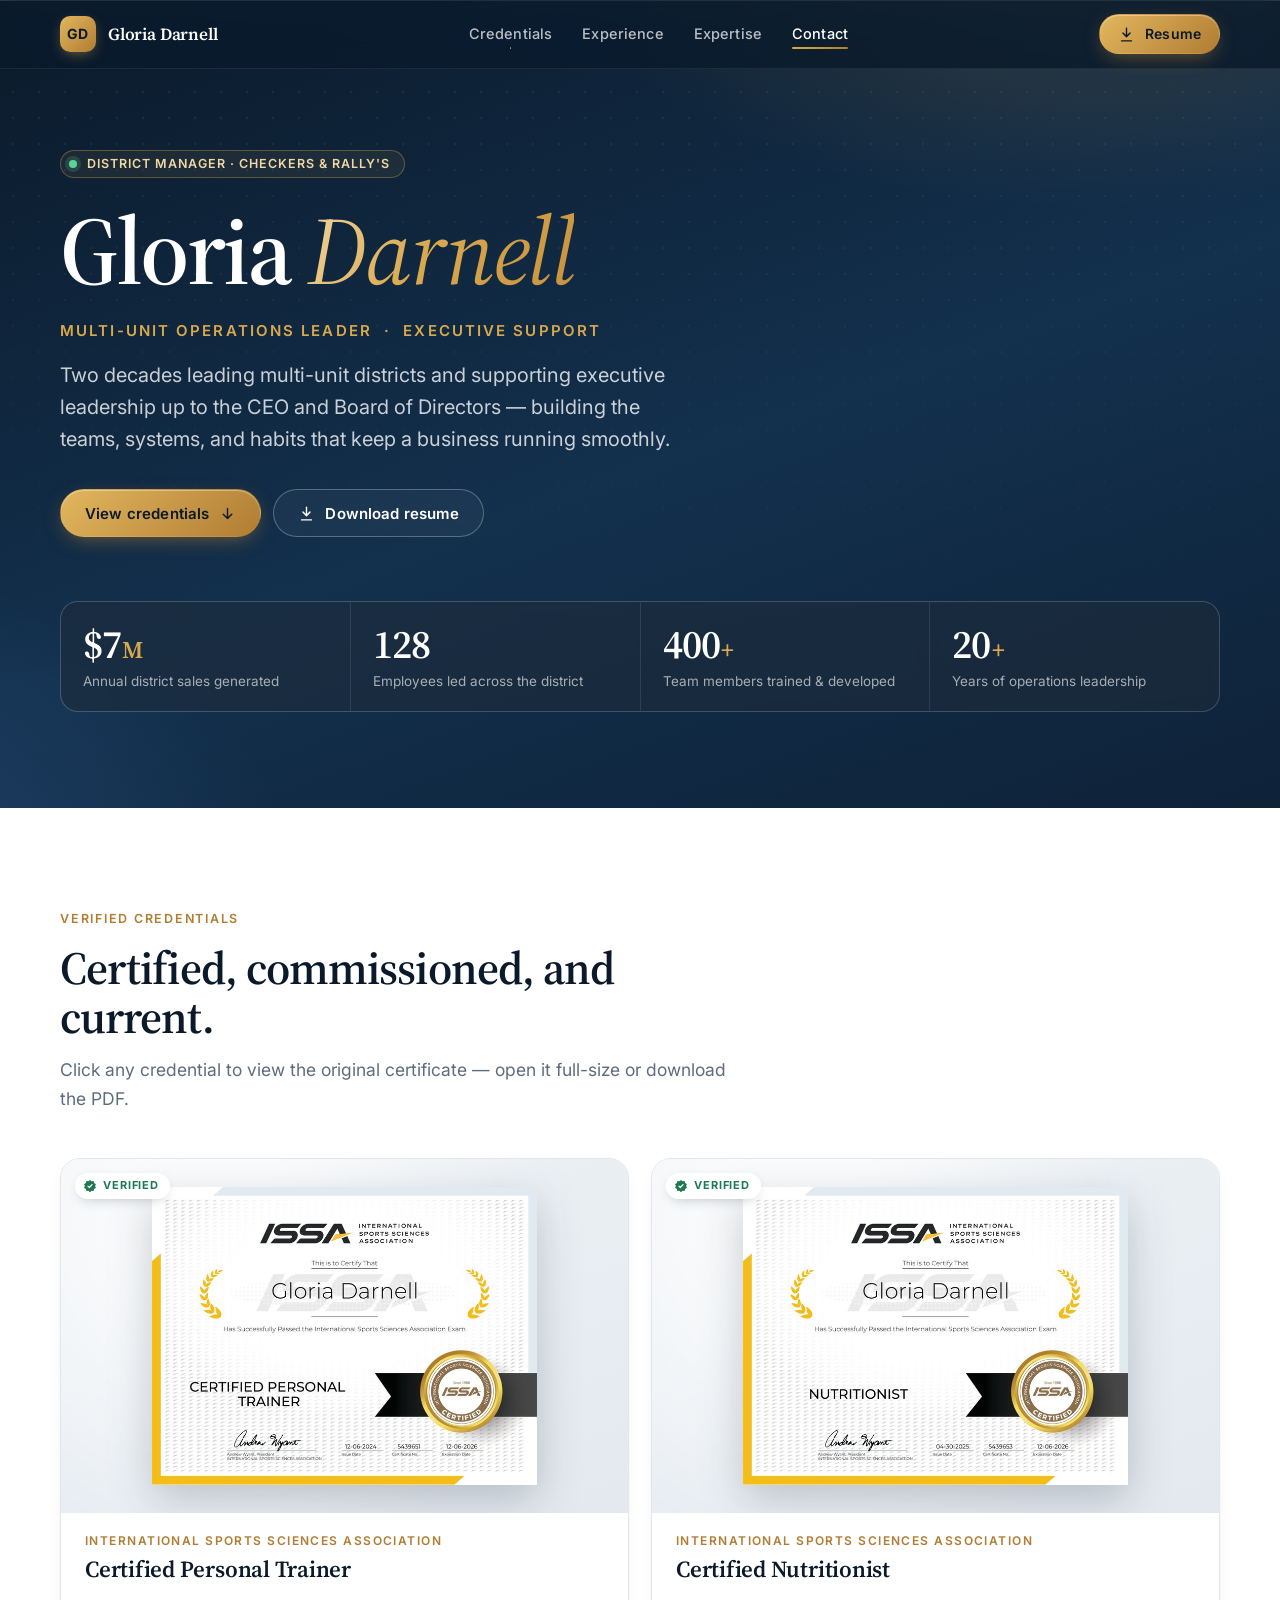
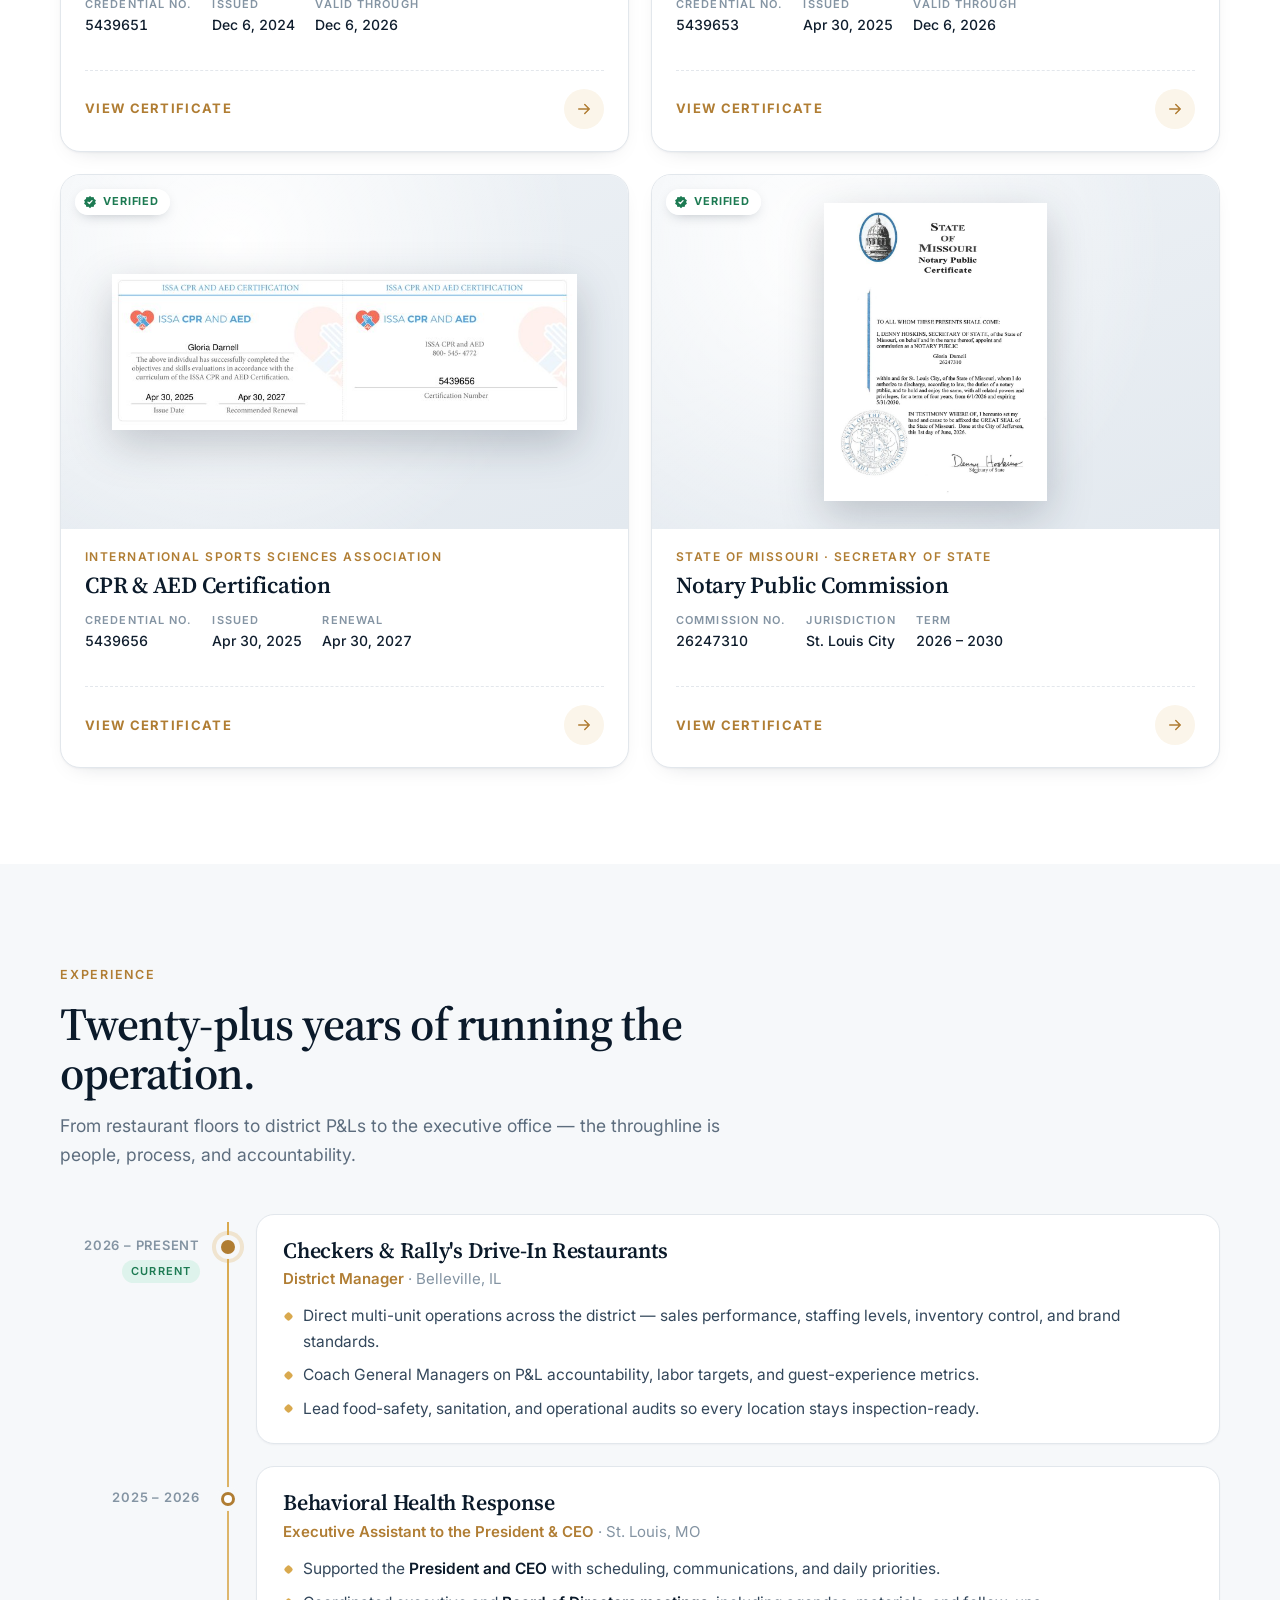
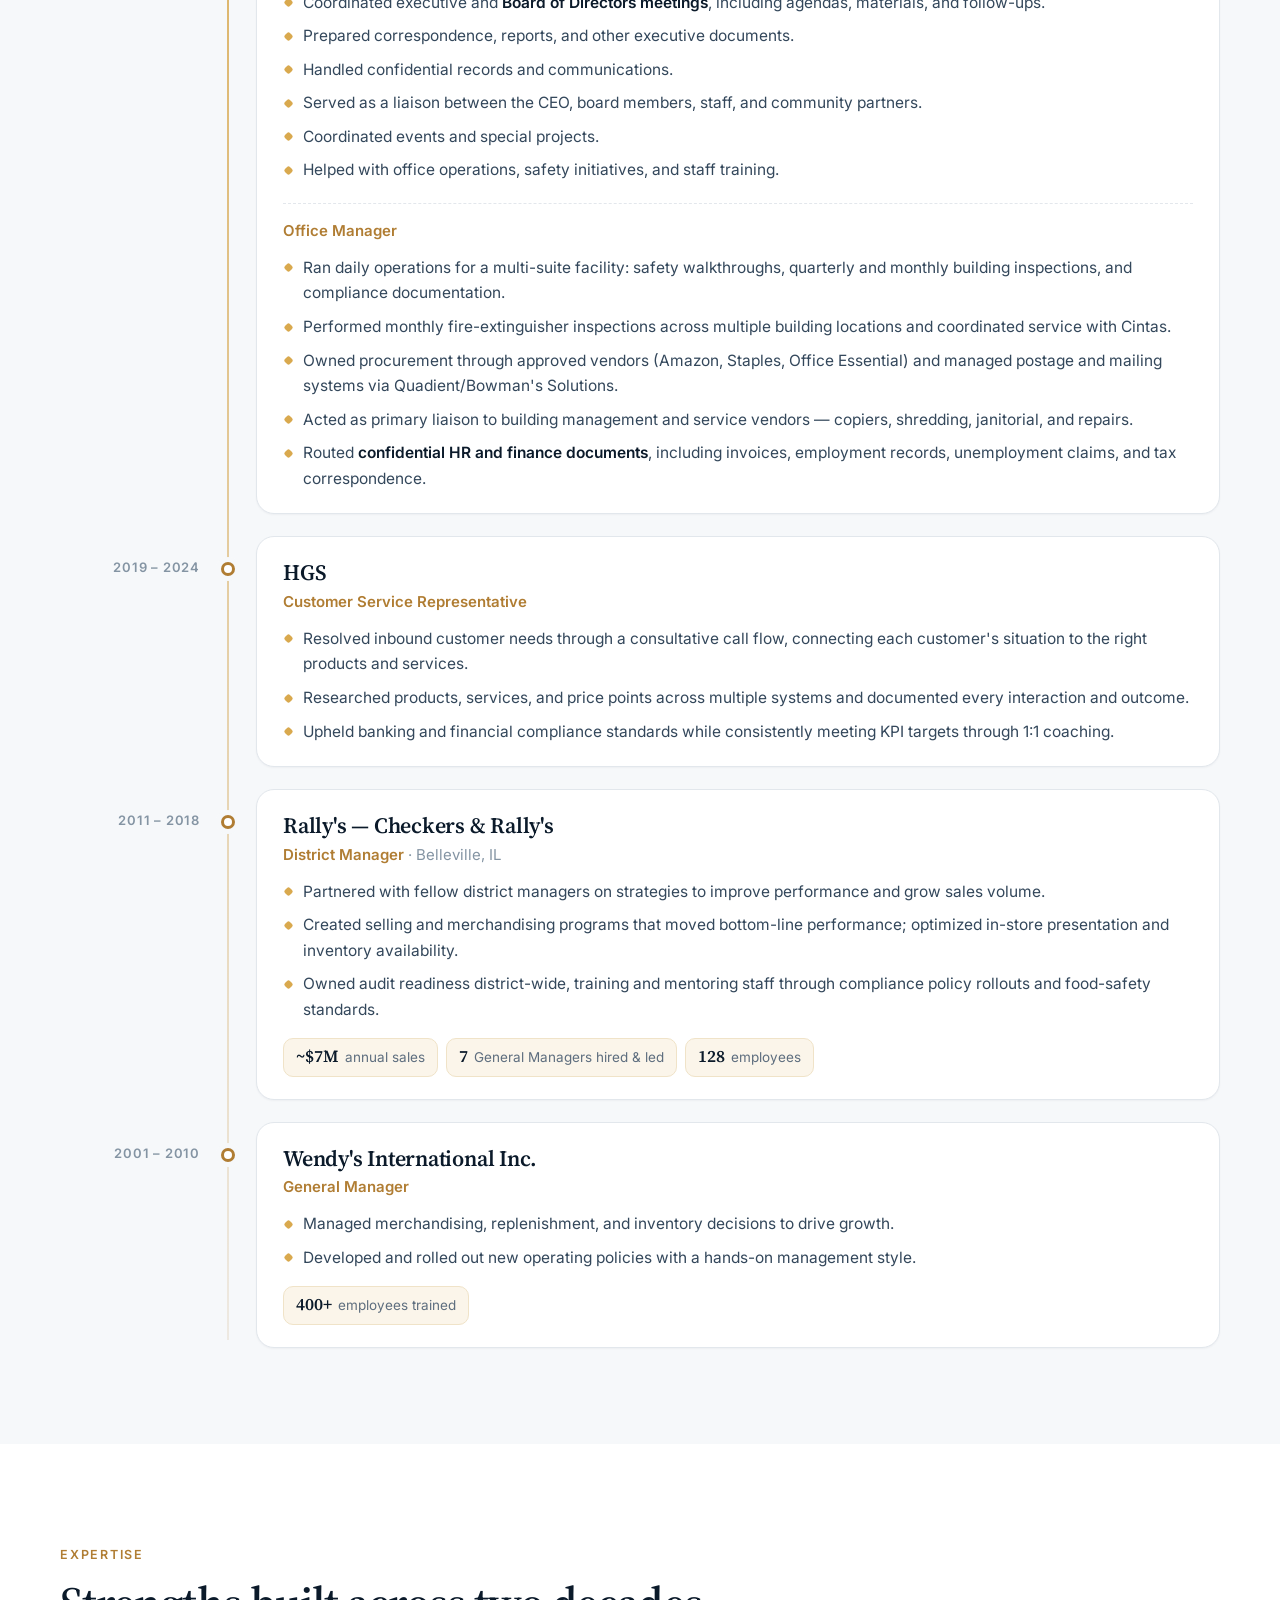
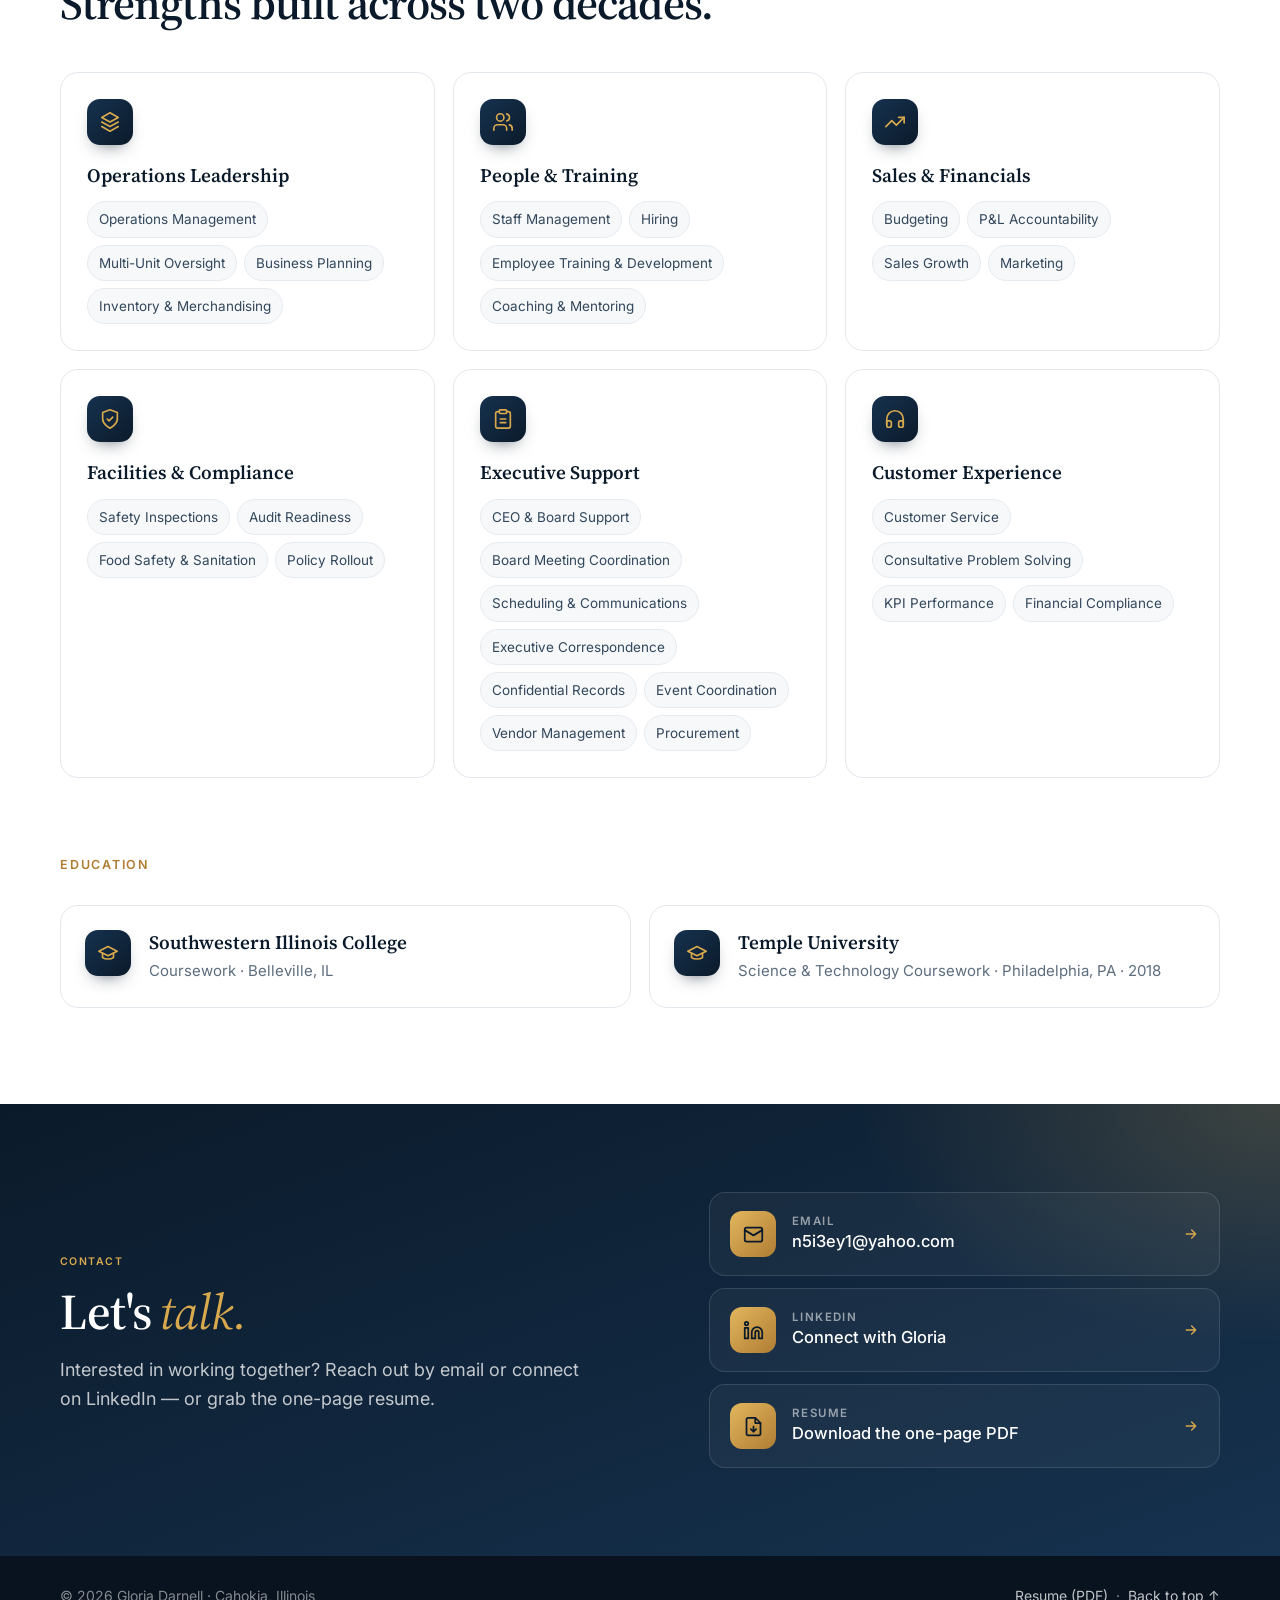
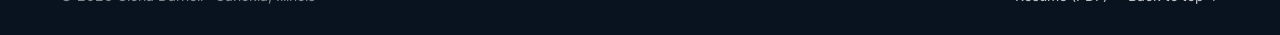
==== commit acc31bf6: "Add executive assistant duties from Gloria's feedback Split the Behavioral Health Response role into" ====
--- a/index.html
+++ b/index.html
@@ -56,8 +56,8 @@
     <h1 class="reveal">Gloria <em>Darnell</em></h1>
     <p class="hero-role reveal">Multi-Unit Operations Leader &nbsp;&middot;&nbsp; Executive Support</p>
     <p class="hero-lead reveal">
-      Two decades leading multi-unit districts and executive office operations &mdash; building the teams,
-      systems, and compliance habits that keep a business running smoothly.
+      Two decades leading multi-unit districts and supporting executive leadership up to the CEO and
+      Board of Directors &mdash; building the teams, systems, and habits that keep a business running smoothly.
     </p>
     <div class="hero-cta reveal">
       <a class="btn btn--gold" href="#credentials">
@@ -222,13 +222,23 @@
         <div class="role-when">2025 &ndash; 2026</div>
         <div class="role-card">
           <h3>Behavioral Health Response</h3>
-          <p class="role-title">Executive Assistant &amp; Office Manager <span>&middot; St. Louis, MO</span></p>
+          <p class="role-title">Executive Assistant to the President &amp; CEO <span>&middot; St. Louis, MO</span></p>
+          <ul>
+            <li>Supported the <b>President and CEO</b> with scheduling, communications, and daily priorities.</li>
+            <li>Coordinated executive and <b>Board of Directors meetings</b>, including agendas, materials, and follow-ups.</li>
+            <li>Prepared correspondence, reports, and other executive documents.</li>
+            <li>Handled confidential records and communications.</li>
+            <li>Served as a liaison between the CEO, board members, staff, and community partners.</li>
+            <li>Coordinated events and special projects.</li>
+            <li>Helped with office operations, safety initiatives, and staff training.</li>
+          </ul>
+          <p class="role-title role-title--sub">Office Manager</p>
           <ul>
             <li>Ran daily operations for a multi-suite facility: safety walkthroughs, quarterly and monthly building inspections, and compliance documentation.</li>
             <li>Performed monthly fire-extinguisher inspections across multiple building locations and coordinated service with Cintas.</li>
             <li>Owned procurement through approved vendors (Amazon, Staples, Office Essential) and managed postage and mailing systems via Quadient/Bowman's Solutions.</li>
             <li>Acted as primary liaison to building management and service vendors &mdash; copiers, shredding, janitorial, and repairs.</li>
-            <li>Routed <b>confidential HR and finance documents</b> for executive leadership, including invoices, employment records, unemployment claims, and tax correspondence.</li>
+            <li>Routed <b>confidential HR and finance documents</b>, including invoices, employment records, unemployment claims, and tax correspondence.</li>
           </ul>
         </div>
       </article>
@@ -315,7 +325,7 @@
       <div class="skill-card reveal">
         <span class="skill-icon"><svg viewBox="0 0 24 24"><rect x="8" y="2" width="8" height="4" rx="1"/><path d="M16 4h2a2 2 0 0 1 2 2v14a2 2 0 0 1-2 2H6a2 2 0 0 1-2-2V6a2 2 0 0 1 2-2h2"/><path d="M9 12h6M9 16h6"/></svg></span>
         <h3>Executive Support</h3>
-        <div class="chips"><span>Vendor Management</span><span>Procurement</span><span>Mail &amp; Postage Systems</span><span>Confidential Records</span></div>
+        <div class="chips"><span>CEO &amp; Board Support</span><span>Board Meeting Coordination</span><span>Scheduling &amp; Communications</span><span>Executive Correspondence</span><span>Confidential Records</span><span>Event Coordination</span><span>Vendor Management</span><span>Procurement</span></div>
       </div>
       <div class="skill-card reveal">
         <span class="skill-icon"><svg viewBox="0 0 24 24"><path d="M3 18v-6a9 9 0 0 1 18 0v6"/><path d="M21 19a2 2 0 0 1-2 2h-1a2 2 0 0 1-2-2v-3a2 2 0 0 1 2-2h3ZM3 19a2 2 0 0 0 2 2h1a2 2 0 0 0 2-2v-3a2 2 0 0 0-2-2H3Z"/></svg></span>
--- a/assets/css/site.css
+++ b/assets/css/site.css
@@ -539,6 +539,8 @@
 .role-card h3 { font: 600 22px/1.25 var(--serif); letter-spacing: -.01em; color: var(--navy-deep); }
 .role-title { margin-top: 4px; font: 600 15px/1.4 var(--sans); color: var(--accent); }
 .role-title span { color: var(--muted-lt); font-weight: 400; }
+/* Second title held at the same employer */
+.role-title--sub { margin-top: 20px; padding-top: 16px; border-top: 1px dashed #E3E7EC; }
 .role-card ul { margin: 14px 0 0; padding: 0; list-style: none; display: grid; gap: 8px; }
 .role-card li { position: relative; padding-left: 20px; color: #33475B; font-size: 15.5px; }
 .role-card li::before {
